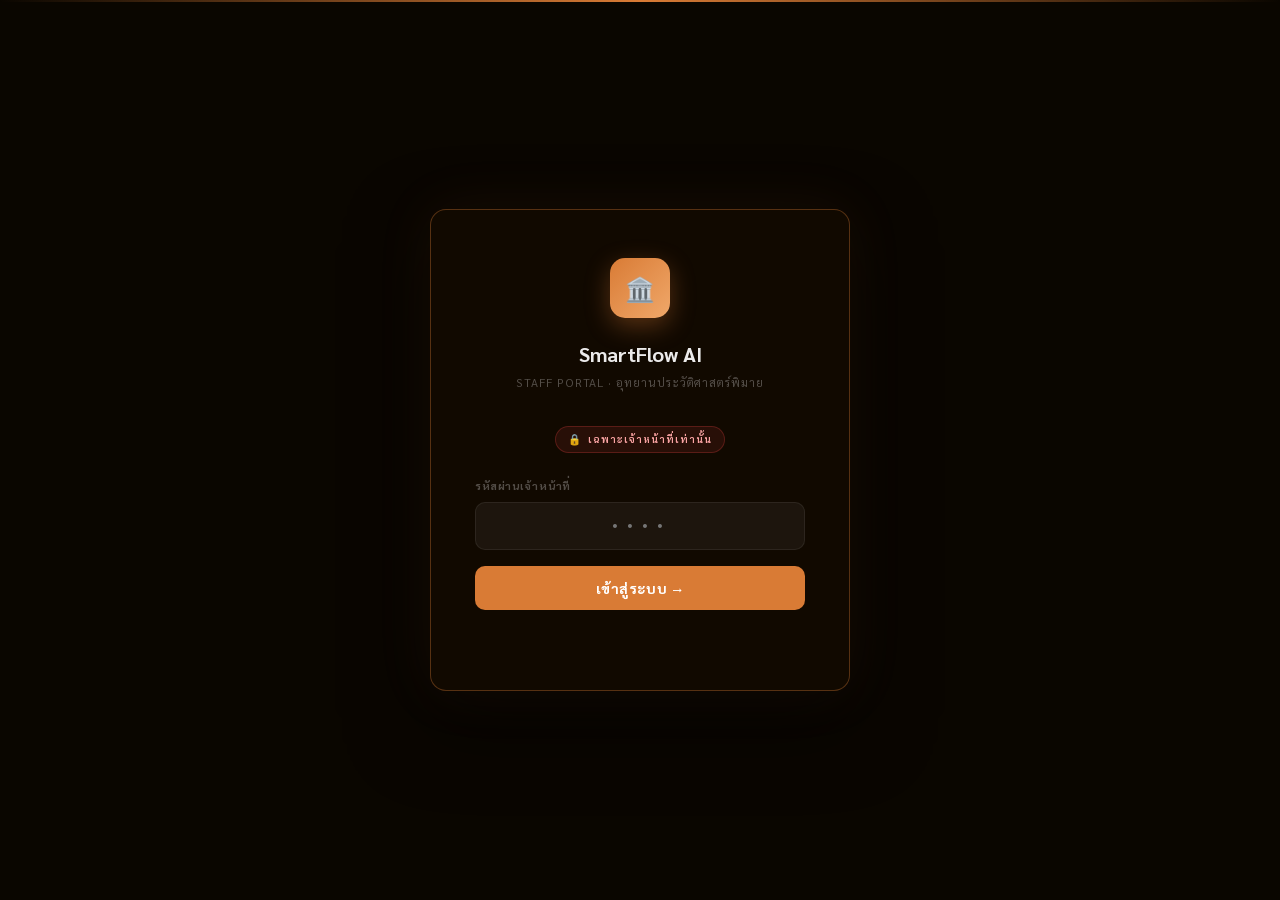
==== staff/index.html @ 5bd01384 "Initial commit - Phimai" ====
<!DOCTYPE html>
<html lang="th">
<head>
  <meta charset="UTF-8" />
  <meta name="viewport" content="width=device-width, initial-scale=1.0" />
  <title>SmartFlow AI — Staff Dashboard · พิมาย</title>
  <!-- ⚠️ หน้านี้ไม่เชื่อมต่อจากหน้าสาธารณะ (index.html) -->

  <!-- Google Fonts -->
  <link rel="preconnect" href="https://fonts.googleapis.com" />
  <link rel="preconnect" href="https://fonts.gstatic.com" crossorigin />
  <link href="https://fonts.googleapis.com/css2?family=JetBrains+Mono:wght@400;700&family=Sarabun:wght@300;400;600;700&display=swap" rel="stylesheet" />

  <!-- สไตล์เจ้าหน้าที่ (ไม่ใช้ style.css หน้าหลัก) -->
  <link rel="stylesheet" href="css/staff.css" />
</head>
<body>

  <!-- ============================================================
       LOGIN SCREEN — หน้าล็อกอิน (PIN: 1234)
       เปลี่ยน PIN ได้ใน staff/js/staff.js — ตัวแปร STAFF_PIN
  ============================================================ -->
  <div id="loginScreen">
    <div class="login-box">
      <div class="login-logo">🏛️</div>
      <div class="login-title">SmartFlow AI</div>
      <div class="login-subtitle">Staff Portal · อุทยานประวัติศาสตร์พิมาย</div>
      <div class="login-badge">เฉพาะเจ้าหน้าที่เท่านั้น</div>

      <label class="login-label" for="pinInput">รหัสผ่านเจ้าหน้าที่</label>
      <input
        type="password"
        id="pinInput"
        class="login-input"
        placeholder="••••"
        maxlength="6"
        autocomplete="current-password"
      />
      <button class="login-btn" id="loginBtn">เข้าสู่ระบบ →</button>
      <div class="login-error" id="loginError"></div>
    </div>
  </div>

  <!-- ============================================================
       DASHBOARD — แสดงหลังจาก Login สำเร็จ
  ============================================================ -->
  <div id="dashboard">

    <!-- ---- TOP BAR ---- -->
    <div class="topbar">
      <div class="topbar-left">
        <div class="topbar-logo">🏛️</div>
        <div class="topbar-name">
          SmartFlow AI
          <span>อุทยานประวัติศาสตร์พิมาย · Staff Portal</span>
        </div>
      </div>

      <div class="topbar-center">
        <div class="live-badge">
          <div class="live-dot"></div>
          ● LIVE
        </div>
        <div class="topbar-clock" id="dashClock">00:00:00</div>
        <div class="topbar-date" id="dashDate">—</div>
      </div>

      <div class="topbar-right">
        <!-- ปุ่มทดสอบ LINE -->
        <button class="topbar-btn" id="testLineBtn">
          💬 ทดสอบ LINE
        </button>
        <!-- ปุ่มฉุกเฉิน -->
        <button class="topbar-btn danger" id="emergencyBtn">
          🚨 Emergency
        </button>
        <!-- ออกจากระบบ -->
        <button class="topbar-btn" id="logoutBtn">
          ← ออกจากระบบ
        </button>
      </div>
    </div>

    <!-- ---- STAT ROW — ตัวเลขสรุปด้านบน ---- -->
    <!--
      แก้ชื่อ Label ในแต่ละ cell ได้ที่นี่
      ค่าตัวเลขจะถูก update โดย staff.js ใน renderStats()
    -->
    <div class="stat-row">
      <div class="stat-cell" id="statTotal">
        <div class="stat-cell-label">👥 ผู้เยี่ยมชมทั้งหมด</div>
        <div class="stat-cell-value">—</div>
        <div class="stat-cell-delta">—</div>
      </div>
      <div class="stat-cell" id="statHigh">
        <div class="stat-cell-label">🔴 โซนวิกฤต</div>
        <div class="stat-cell-value">—</div>
        <div class="stat-cell-delta">—</div>
      </div>
      <div class="stat-cell" id="statMedium">
        <div class="stat-cell-label">🟡 โซนเฝ้าระวัง</div>
        <div class="stat-cell-value">—</div>
        <div class="stat-cell-delta">—</div>
      </div>
      <div class="stat-cell" id="statNotif">
        <div class="stat-cell-label">🔔 การแจ้งเตือน</div>
        <div class="stat-cell-value">—</div>
        <div class="stat-cell-delta">—</div>
      </div>
      <div class="stat-cell" id="statLine">
        <div class="stat-cell-label">💬 LINE ส่งแล้ว</div>
        <div class="stat-cell-value">—</div>
        <div class="stat-cell-delta">—</div>
      </div>
    </div>

    <!-- ---- MAIN BODY ---- -->
    <div class="dash-body">

      <!-- ==================================================
           แผนที่ปราสาทแบบ SVG (ซ้าย)
           Zone สร้างจาก staff.js → renderMap()
           คลิกที่ Zone เพื่อดูข้อมูล
      ================================================== -->
      <div class="map-panel">
        <div class="panel-header">
          <div class="panel-title">แผนที่อุทยาน · ตรวจจับฝูงชน Real-time</div>
          <div class="panel-actions">
            <button class="panel-btn active">ทุกโซน</button>
            <button class="panel-btn">วิกฤต</button>
            <button class="panel-btn">กล้อง</button>
          </div>
        </div>

        <!-- แผนที่ SVG — สร้างโดย staff.js -->
        <div class="map-svg-wrap">
          <svg id="mapSvg" width="100%" height="100%" xmlns="http://www.w3.org/2000/svg"></svg>
        </div>

        <!-- ตำนาน -->
        <div class="map-legend">
          <div class="legend-item"><div class="legend-dot high"></div>เกินความจุ / วิกฤต</div>
          <div class="legend-item"><div class="legend-dot medium"></div>ปานกลาง / เฝ้าระวัง</div>
          <div class="legend-item"><div class="legend-dot low"></div>ปกติ / เบาบาง</div>
          <div class="legend-item"><div class="legend-dot alert"></div>ตำแหน่งกล้อง AI</div>
        </div>
      </div>

      <!-- ==================================================
           แผง Notifications (ขวา)
           การ์ดสร้างโดย staff.js → renderNotifPanel()
           การแจ้งเตือนใหม่จะเพิ่มขึ้นอัตโนมัติทุก ~10 วินาที
      ================================================== -->
      <div class="notif-panel">
        <div class="panel-header">
          <div class="panel-title">การแจ้งเตือน · LINE Alerts</div>
        </div>

        <!-- รายการแจ้งเตือน — populate โดย JS -->
        <div id="notifList"></div>

      </div>

      <!-- ==================================================
           แถววิเคราะห์ (ล่าง)
      ================================================== -->
      <div class="analytics-row">

        <!-- กราฟแท่งผู้เยี่ยมชมรายชั่วโมง -->
        <div class="chart-section">
          <div class="chart-title">📊 จำนวนผู้เยี่ยมชมรายชั่วโมง (วันนี้)</div>
          <div class="bar-chart" id="barChart">
            <!-- populate โดย JS -->
          </div>
        </div>

        <!-- สถิติเจ้าหน้าที่ -->
        <div class="mini-stat">
          <div class="mini-stat-label">👮 เจ้าหน้าที่ on-duty</div>
          <div class="mini-stat-value val-green">8</div>
          <div class="mini-stat-sub">จาก 10 คน · 2 คน off</div>
        </div>

        <!-- ผู้ค้าแผงลอย -->
        <div class="mini-stat">
          <div class="mini-stat-label">🛍️ ผู้ค้าที่แจ้งแล้ว</div>
          <div class="mini-stat-value val-orange">2</div>
          <div class="mini-stat-sub">รอยืนยัน 2 ราย</div>

          <!-- รายชื่อผู้ค้า — populate โดย JS -->
          <div id="vendorList" style="margin-top:12px;"></div>
        </div>

        <!-- เวลาเฉลี่ยตอบสนอง -->
        <div class="mini-stat">
          <div class="mini-stat-label">⚡ เวลาตอบสนองเฉลี่ย</div>
          <div class="mini-stat-value val-green">1.8<span style="font-size:0.9rem;color:var(--text-dim)"> นาที</span></div>
          <div class="mini-stat-sub">ตั้งแต่แจ้งเตือน → เจ้าหน้าที่ถึงจุด</div>
        </div>

      </div>
    </div><!-- end dash-body -->

  </div><!-- end dashboard -->

  <!-- Toast container (pop-up notifications) -->
  <div id="toastContainer"></div>

  <!-- JavaScript เจ้าหน้าที่ -->
  <script src="js/staff.js"></script>

</body>
</html>
---- staff/css/staff.css ----
/* ================================================================
   PHIMAI SMARTFLOW AI — สไตล์หน้าเจ้าหน้าที่ (Staff Dashboard)
   ไฟล์: staff/css/staff.css
   ⚠️ ไฟล์นี้ไม่เชื่อมต่อกับหน้าสาธารณะ (index.html)
================================================================ */

/* ----------------------------------------------------------------
   1. CSS VARIABLES
---------------------------------------------------------------- */
:root {
  /* สีพื้นหลัง — dark terminal theme */
  --bg-base:    #0A0600;
  --bg-panel:   #110900;
  --bg-card:    #1A0F02;
  --bg-card-2:  #1F1208;
  --border:     rgba(255,255,255,0.07);
  --border-glow:rgba(217,123,53,0.35);

  /* สีหลัก */
  --orange:       #D97B35;
  --orange-light: #F0A86A;
  --orange-pale:  rgba(217,123,53,0.12);
  --orange-glow:  rgba(217,123,53,0.25);

  /* สีสถานะ */
  --red:    #EF4444;
  --yellow: #F59E0B;
  --green:  #22C55E;
  --blue:   #3B82F6;
  --line-green: #06C755;

  /* ข้อความ */
  --text-bright: rgba(255,255,255,0.92);
  --text-mid:    rgba(255,255,255,0.6);
  --text-dim:    rgba(255,255,255,0.28);

  /* ฟอนต์ */
  --font-mono: 'JetBrains Mono', 'Courier New', monospace;
  --font-ui:   'Sarabun', sans-serif;

  --radius:    10px;
  --radius-lg: 16px;
  --transition: 0.3s cubic-bezier(0.4, 0, 0.2, 1);
}

/* ----------------------------------------------------------------
   2. RESET & BASE
---------------------------------------------------------------- */
*, *::before, *::after { box-sizing: border-box; margin: 0; padding: 0; }
html { font-size: 15px; }
body {
  font-family: var(--font-ui);
  background: var(--bg-base);
  color: var(--text-bright);
  line-height: 1.6;
  min-height: 100vh;
  overflow-x: hidden;
}
::-webkit-scrollbar { width: 5px; }
::-webkit-scrollbar-track  { background: var(--bg-panel); }
::-webkit-scrollbar-thumb  { background: var(--orange); border-radius: 99px; }

/* ----------------------------------------------------------------
   3. LOGIN SCREEN
---------------------------------------------------------------- */
#loginScreen {
  position: fixed;
  inset: 0;
  background: var(--bg-base);
  z-index: 9999;
  display: flex;
  align-items: center;
  justify-content: center;
  flex-direction: column;
  gap: 0;
}
/* เส้น scan effect */
#loginScreen::before {
  content: '';
  position: absolute;
  top: 0; left: 0; right: 0;
  height: 2px;
  background: linear-gradient(90deg, transparent, var(--orange), transparent);
  animation: scanLine 3s ease-in-out infinite;
}
@keyframes scanLine {
  0%   { top: 0;    opacity: 0.8; }
  100% { top: 100%; opacity: 0; }
}

.login-box {
  background: var(--bg-panel);
  border: 1px solid var(--border-glow);
  border-radius: var(--radius-lg);
  padding: 48px 44px;
  width: min(420px, 90vw);
  text-align: center;
  box-shadow:
    0 0 60px rgba(217,123,53,0.08),
    0 30px 80px rgba(0,0,0,0.6);
  animation: loginAppear 0.5s ease;
}
@keyframes loginAppear {
  from { opacity: 0; transform: translateY(20px) scale(0.97); }
  to   { opacity: 1; transform: translateY(0) scale(1); }
}

.login-logo {
  width: 60px; height: 60px;
  background: linear-gradient(135deg, var(--orange), var(--orange-light));
  border-radius: 15px;
  display: flex; align-items: center; justify-content: center;
  font-size: 1.6rem;
  margin: 0 auto 20px;
  box-shadow: 0 8px 24px rgba(217,123,53,0.35);
}
.login-title {
  font-size: 1.35rem;
  font-weight: 700;
  color: var(--text-bright);
  margin-bottom: 4px;
}
.login-subtitle {
  font-size: 0.78rem;
  color: var(--text-dim);
  letter-spacing: 0.08em;
  text-transform: uppercase;
  margin-bottom: 32px;
}
.login-badge {
  display: inline-flex;
  align-items: center;
  gap: 6px;
  background: rgba(239,68,68,0.1);
  border: 1px solid rgba(239,68,68,0.25);
  color: #fca5a5;
  font-size: 0.7rem;
  font-weight: 600;
  letter-spacing: 0.1em;
  text-transform: uppercase;
  padding: 4px 12px;
  border-radius: 50px;
  margin-bottom: 24px;
}
.login-badge::before { content: '🔒'; }

.login-label {
  display: block;
  text-align: left;
  font-size: 0.72rem;
  font-weight: 700;
  text-transform: uppercase;
  letter-spacing: 0.08em;
  color: var(--text-dim);
  margin-bottom: 8px;
}
.login-input {
  width: 100%;
  padding: 12px 16px;
  background: rgba(255,255,255,0.05);
  border: 1.5px solid var(--border);
  border-radius: var(--radius);
  font-family: var(--font-mono);
  font-size: 1.1rem;
  color: var(--text-bright);
  letter-spacing: 0.3em;
  text-align: center;
  outline: none;
  transition: border-color var(--transition), box-shadow var(--transition);
  margin-bottom: 16px;
}
.login-input:focus {
  border-color: var(--orange);
  box-shadow: 0 0 0 3px rgba(217,123,53,0.12);
}
.login-btn {
  width: 100%;
  padding: 13px;
  background: var(--orange);
  border: none;
  border-radius: var(--radius);
  color: #fff;
  font-family: var(--font-ui);
  font-size: 0.95rem;
  font-weight: 700;
  cursor: pointer;
  transition: var(--transition);
  letter-spacing: 0.04em;
}
.login-btn:hover { background: #c96a22; transform: translateY(-1px); box-shadow: 0 6px 20px rgba(217,123,53,0.4); }
.login-error {
  margin-top: 12px;
  color: #fca5a5;
  font-size: 0.8rem;
  min-height: 20px;
}

/* ----------------------------------------------------------------
   4. DASHBOARD LAYOUT
---------------------------------------------------------------- */
#dashboard { display: none; flex-direction: column; min-height: 100vh; }
#dashboard.visible { display: flex; }

/* TOP BAR */
.topbar {
  display: flex;
  align-items: center;
  justify-content: space-between;
  padding: 12px 24px;
  background: var(--bg-panel);
  border-bottom: 1px solid var(--border);
  flex-shrink: 0;
  position: sticky;
  top: 0; z-index: 100;
}
.topbar-left {
  display: flex;
  align-items: center;
  gap: 14px;
}
.topbar-logo {
  width: 34px; height: 34px;
  background: var(--orange);
  border-radius: 8px;
  display: flex; align-items: center; justify-content: center;
  font-size: 1rem;
}
.topbar-name {
  font-size: 0.88rem;
  font-weight: 700;
  color: var(--text-bright);
  line-height: 1.2;
}
.topbar-name span {
  display: block;
  font-size: 0.66rem;
  font-weight: 400;
  color: var(--text-dim);
  letter-spacing: 0.1em;
  text-transform: uppercase;
}

.topbar-center {
  display: flex;
  align-items: center;
  gap: 20px;
}
.live-badge {
  display: flex;
  align-items: center;
  gap: 7px;
  background: rgba(34,197,94,0.1);
  border: 1px solid rgba(34,197,94,0.25);
  color: var(--green);
  font-size: 0.7rem;
  font-weight: 700;
  letter-spacing: 0.12em;
  text-transform: uppercase;
  padding: 5px 12px;
  border-radius: 50px;
}
.live-dot {
  width: 7px; height: 7px;
  background: var(--green);
  border-radius: 50%;
  animation: livePulse 1.6s ease-in-out infinite;
}
@keyframes livePulse {
  0%, 100% { opacity: 1; transform: scale(1); box-shadow: 0 0 0 0 rgba(34,197,94,0.5); }
  50%       { opacity: 0.7; transform: scale(0.85); box-shadow: 0 0 0 5px rgba(34,197,94,0); }
}

.topbar-clock {
  font-family: var(--font-mono);
  font-size: 1.05rem;
  color: var(--orange-light);
  letter-spacing: 0.1em;
}
.topbar-date {
  font-size: 0.72rem;
  color: var(--text-dim);
  text-align: right;
}

.topbar-right {
  display: flex;
  align-items: center;
  gap: 10px;
}
.topbar-btn {
  background: rgba(255,255,255,0.05);
  border: 1px solid var(--border);
  border-radius: var(--radius);
  padding: 7px 14px;
  font-family: var(--font-ui);
  font-size: 0.78rem;
  font-weight: 600;
  color: var(--text-mid);
  cursor: pointer;
  transition: var(--transition);
  display: flex;
  align-items: center;
  gap: 6px;
}
.topbar-btn:hover { background: rgba(255,255,255,0.08); color: var(--text-bright); }
.topbar-btn.danger:hover { background: rgba(239,68,68,0.12); border-color: rgba(239,68,68,0.3); color: #fca5a5; }

/* STAT ROW */
.stat-row {
  display: grid;
  grid-template-columns: repeat(5, 1fr);
  gap: 1px;
  background: var(--border);
  border-bottom: 1px solid var(--border);
  flex-shrink: 0;
}
.stat-cell {
  background: var(--bg-panel);
  padding: 14px 20px;
  display: flex;
  flex-direction: column;
  gap: 3px;
}
.stat-cell-label {
  font-size: 0.66rem;
  text-transform: uppercase;
  letter-spacing: 0.1em;
  color: var(--text-dim);
  font-weight: 700;
}
.stat-cell-value {
  font-family: var(--font-mono);
  font-size: 1.4rem;
  font-weight: 700;
  color: var(--text-bright);
  line-height: 1;
}
.stat-cell-delta {
  font-size: 0.7rem;
  display: flex;
  align-items: center;
  gap: 3px;
}
.delta-up   { color: var(--red);   }
.delta-down { color: var(--green); }
.delta-flat { color: var(--text-dim); }

/* MAIN CONTENT */
.dash-body {
  flex: 1;
  display: grid;
  grid-template-columns: 1fr 380px;
  grid-template-rows: auto auto;
  gap: 1px;
  background: var(--border);
  overflow: hidden;
}

/* ----------------------------------------------------------------
   5. MAP PANEL (ใหญ่ ซ้าย-บน)
---------------------------------------------------------------- */
.map-panel {
  background: var(--bg-panel);
  padding: 20px;
  position: relative;
  min-height: 460px;
}
.panel-header {
  display: flex;
  align-items: center;
  justify-content: space-between;
  margin-bottom: 16px;
}
.panel-title {
  font-size: 0.78rem;
  font-weight: 700;
  text-transform: uppercase;
  letter-spacing: 0.1em;
  color: var(--text-mid);
  display: flex;
  align-items: center;
  gap: 8px;
}
.panel-title::before {
  content: '';
  display: block;
  width: 3px; height: 14px;
  background: var(--orange);
  border-radius: 2px;
}
.panel-actions {
  display: flex;
  gap: 8px;
}
.panel-btn {
  font-size: 0.7rem;
  font-weight: 600;
  padding: 4px 12px;
  background: rgba(255,255,255,0.04);
  border: 1px solid var(--border);
  border-radius: 50px;
  color: var(--text-mid);
  cursor: pointer;
  transition: var(--transition);
  font-family: var(--font-ui);
}
.panel-btn:hover { background: rgba(255,255,255,0.08); color: var(--text-bright); }
.panel-btn.active { background: var(--orange-pale); border-color: var(--border-glow); color: var(--orange-light); }

/* SVG MAP */
.map-svg-wrap {
  width: 100%;
  aspect-ratio: 16/9;
  background: #06030A;
  border-radius: var(--radius);
  border: 1px solid var(--border);
  position: relative;
  overflow: hidden;
}
/* Grid overlay */
.map-svg-wrap::before {
  content: '';
  position: absolute;
  inset: 0;
  background-image:
    linear-gradient(rgba(217,123,53,0.06) 1px, transparent 1px),
    linear-gradient(90deg, rgba(217,123,53,0.06) 1px, transparent 1px);
  background-size: 32px 32px;
  pointer-events: none;
}
/* Corner decorations */
.map-svg-wrap::after {
  content: '';
  position: absolute;
  top: 8px; left: 8px; right: 8px; bottom: 8px;
  border: 1px solid rgba(217,123,53,0.1);
  border-radius: 4px;
  pointer-events: none;
}

/* Legend */
.map-legend {
  display: flex;
  gap: 16px;
  margin-top: 14px;
  flex-wrap: wrap;
}
.legend-item {
  display: flex;
  align-items: center;
  gap: 7px;
  font-size: 0.72rem;
  color: var(--text-dim);
}
.legend-dot {
  width: 10px; height: 10px;
  border-radius: 50%;
  flex-shrink: 0;
}
.legend-dot.high   { background: var(--red);    box-shadow: 0 0 6px rgba(239,68,68,0.5); }
.legend-dot.medium { background: var(--yellow);  box-shadow: 0 0 6px rgba(245,158,11,0.4); }
.legend-dot.low    { background: var(--green);   box-shadow: 0 0 6px rgba(34,197,94,0.4); }
.legend-dot.alert  { background: var(--blue);    box-shadow: 0 0 6px rgba(59,130,246,0.4); }

/* ----------------------------------------------------------------
   6. NOTIFICATIONS PANEL (ขวา)
---------------------------------------------------------------- */
.notif-panel {
  background: var(--bg-panel);
  padding: 20px;
  overflow-y: auto;
  display: flex;
  flex-direction: column;
  gap: 12px;
  max-height: calc(100vh - 130px);
}
.notif-panel::-webkit-scrollbar { width: 4px; }
.notif-panel::-webkit-scrollbar-thumb { background: rgba(217,123,53,0.3); border-radius: 99px; }

.notif-item {
  background: var(--bg-card);
  border: 1px solid var(--border);
  border-radius: var(--radius);
  padding: 14px 15px;
  display: flex;
  flex-direction: column;
  gap: 8px;
  transition: var(--transition);
  animation: notifSlideIn 0.4s ease;
  position: relative;
  overflow: hidden;
}
@keyframes notifSlideIn {
  from { opacity: 0; transform: translateX(20px); }
  to   { opacity: 1; transform: translateX(0); }
}
.notif-item::before {
  content: '';
  position: absolute;
  left: 0; top: 0; bottom: 0;
  width: 3px;
}
.notif-item.red    { border-left-color: var(--red);    }
.notif-item.red::before    { background: var(--red); }
.notif-item.yellow { border-left-color: var(--yellow); }
.notif-item.yellow::before { background: var(--yellow); }
.notif-item.green  { border-left-color: var(--green);  }
.notif-item.green::before  { background: var(--green); }
.notif-item.blue   { border-left-color: var(--blue);   }
.notif-item.blue::before   { background: var(--blue); }
.notif-item.line   { border-left-color: var(--line-green); }
.notif-item.line::before   { background: var(--line-green); }

.notif-item:hover { background: var(--bg-card-2); }

.notif-header {
  display: flex;
  align-items: center;
  justify-content: space-between;
  gap: 8px;
}
.notif-icon-type {
  display: flex;
  align-items: center;
  gap: 8px;
}
.notif-icon {
  font-size: 1.1rem;
  flex-shrink: 0;
}
.notif-type-badge {
  font-size: 0.62rem;
  font-weight: 700;
  letter-spacing: 0.1em;
  text-transform: uppercase;
  padding: 2px 8px;
  border-radius: 50px;
  flex-shrink: 0;
}
.badge-red    { background: rgba(239,68,68,0.15);    color: #fca5a5; border: 1px solid rgba(239,68,68,0.25); }
.badge-yellow { background: rgba(245,158,11,0.15);   color: #fcd34d; border: 1px solid rgba(245,158,11,0.25); }
.badge-green  { background: rgba(34,197,94,0.15);    color: #86efac; border: 1px solid rgba(34,197,94,0.25); }
.badge-blue   { background: rgba(59,130,246,0.15);   color: #93c5fd; border: 1px solid rgba(59,130,246,0.25); }
.badge-line   { background: rgba(6,199,85,0.15);     color: #86efac; border: 1px solid rgba(6,199,85,0.25); }

.notif-time {
  font-family: var(--font-mono);
  font-size: 0.66rem;
  color: var(--text-dim);
  flex-shrink: 0;
}

.notif-title {
  font-size: 0.84rem;
  font-weight: 700;
  color: var(--text-bright);
  line-height: 1.3;
}
.notif-body {
  font-size: 0.78rem;
  color: var(--text-mid);
  line-height: 1.55;
}

/* LINE notification card */
.notif-line-msg {
  background: linear-gradient(135deg, #00a030, #00C940);
  border-radius: 8px;
  padding: 10px 14px;
  display: flex;
  gap: 10px;
  align-items: center;
  margin-top: 4px;
}
.line-logo {
  width: 28px; height: 28px;
  background: rgba(255,255,255,0.2);
  border-radius: 7px;
  display: flex; align-items: center; justify-content: center;
  font-size: 0.85rem; flex-shrink: 0;
}
.line-text {
  font-size: 0.75rem;
  color: rgba(255,255,255,0.95);
  line-height: 1.4;
}
.line-text strong { display: block; font-size: 0.76rem; }

/* ปุ่ม action ในการ์ด notif */
.notif-actions {
  display: flex;
  gap: 8px;
}
.notif-act-btn {
  font-size: 0.72rem;
  font-weight: 600;
  padding: 5px 12px;
  border-radius: 50px;
  cursor: pointer;
  border: 1px solid var(--border);
  background: transparent;
  color: var(--text-mid);
  font-family: var(--font-ui);
  transition: var(--transition);
}
.notif-act-btn:hover { background: rgba(255,255,255,0.06); color: var(--text-bright); }
.notif-act-btn.primary {
  background: var(--orange);
  border-color: var(--orange);
  color: #fff;
}
.notif-act-btn.primary:hover { background: #c96a22; }

/* ----------------------------------------------------------------
   7. ANALYTICS ROW (ล่าง)
---------------------------------------------------------------- */
.analytics-row {
  grid-column: 1 / -1;
  background: var(--bg-panel);
  padding: 20px 24px;
  display: grid;
  grid-template-columns: 2fr 1fr 1fr 1fr;
  gap: 20px;
}

/* Chart bars */
.chart-section {}
.chart-title {
  font-size: 0.72rem;
  font-weight: 700;
  text-transform: uppercase;
  letter-spacing: 0.1em;
  color: var(--text-dim);
  margin-bottom: 14px;
}
.bar-chart {
  display: flex;
  gap: 10px;
  align-items: flex-end;
  height: 80px;
}
.bar-col {
  flex: 1;
  display: flex;
  flex-direction: column;
  align-items: center;
  gap: 4px;
  height: 100%;
  justify-content: flex-end;
}
.bar-fill {
  width: 100%;
  border-radius: 4px 4px 0 0;
  background: var(--orange);
  opacity: 0.7;
  transition: height 1s cubic-bezier(0.4,0,0.2,1);
  min-height: 4px;
}
.bar-fill.active { opacity: 1; background: var(--orange-light); }
.bar-fill.high   { background: var(--red); opacity: 0.85; }
.bar-label {
  font-size: 0.6rem;
  color: var(--text-dim);
  white-space: nowrap;
}
.bar-val {
  font-family: var(--font-mono);
  font-size: 0.65rem;
  color: var(--text-mid);
}

/* Mini stat boxes */
.mini-stat {
  display: flex;
  flex-direction: column;
  justify-content: center;
  background: var(--bg-card);
  border: 1px solid var(--border);
  border-radius: var(--radius);
  padding: 16px 18px;
}
.mini-stat-label {
  font-size: 0.66rem;
  text-transform: uppercase;
  letter-spacing: 0.1em;
  color: var(--text-dim);
  font-weight: 700;
  margin-bottom: 8px;
}
.mini-stat-value {
  font-family: var(--font-mono);
  font-size: 1.65rem;
  font-weight: 700;
  line-height: 1;
  margin-bottom: 6px;
}
.mini-stat-sub {
  font-size: 0.72rem;
  color: var(--text-dim);
}
.val-red    { color: var(--red); }
.val-yellow { color: var(--yellow); }
.val-green  { color: var(--green); }
.val-orange { color: var(--orange-light); }

/* ----------------------------------------------------------------
   8. ZONE SVG — สีและ animation ของ zone บนแผนที่
---------------------------------------------------------------- */
.zone-circle {
  cursor: pointer;
  transition: all 0.3s ease;
}
.zone-circle:hover { filter: brightness(1.3); }

.zone-label-text {
  font-family: var(--font-ui);
  font-size: 9px;
  fill: rgba(255,255,255,0.7);
  text-anchor: middle;
  pointer-events: none;
}
.zone-count-text {
  font-family: var(--font-mono);
  font-size: 11px;
  font-weight: 700;
  fill: white;
  text-anchor: middle;
  pointer-events: none;
}

/* Alert ring animation */
.zone-alert-ring {
  animation: alertRing 1.4s ease-out infinite;
  transform-origin: center;
}
@keyframes alertRing {
  0%   { opacity: 0.8; transform: scale(1); }
  100% { opacity: 0;   transform: scale(2); }
}

/* Camera icons */
.camera-dot {
  cursor: pointer;
  transition: var(--transition);
}
.camera-dot:hover circle { fill: var(--orange); }

/* ----------------------------------------------------------------
   9. VENDOR PANEL
---------------------------------------------------------------- */
.vendor-item {
  display: flex;
  align-items: center;
  gap: 10px;
  padding: 10px 0;
  border-bottom: 1px solid var(--border);
}
.vendor-item:last-child { border-bottom: none; }
.vendor-status {
  width: 8px; height: 8px;
  border-radius: 50%;
  flex-shrink: 0;
}
.vendor-status.notified { background: var(--line-green); box-shadow: 0 0 6px rgba(6,199,85,0.5); }
.vendor-status.pending  { background: var(--yellow); }
.vendor-status.idle     { background: var(--text-dim); }
.vendor-name  { font-size: 0.82rem; color: var(--text-mid); flex: 1; }
.vendor-dist  { font-size: 0.72rem; color: var(--text-dim); font-family: var(--font-mono); }

/* ----------------------------------------------------------------
   10. TOAST NOTIFICATIONS (corner pop-ups)
---------------------------------------------------------------- */
#toastContainer {
  position: fixed;
  top: 80px;
  right: 20px;
  z-index: 9000;
  display: flex;
  flex-direction: column;
  gap: 10px;
  pointer-events: none;
}
.toast {
  background: var(--bg-card);
  border: 1px solid var(--border);
  border-radius: var(--radius);
  padding: 13px 16px;
  min-width: 280px;
  max-width: 340px;
  display: flex;
  gap: 12px;
  align-items: flex-start;
  box-shadow: 0 8px 32px rgba(0,0,0,0.5);
  animation: toastIn 0.35s cubic-bezier(0.4,0,0.2,1);
  pointer-events: all;
}
.toast.exiting {
  animation: toastOut 0.3s ease forwards;
}
@keyframes toastIn {
  from { opacity: 0; transform: translateX(30px); }
  to   { opacity: 1; transform: translateX(0); }
}
@keyframes toastOut {
  from { opacity: 1; transform: translateX(0); max-height: 100px; }
  to   { opacity: 0; transform: translateX(30px); max-height: 0; padding: 0; }
}
.toast-icon { font-size: 1.2rem; flex-shrink: 0; }
.toast-content {}
.toast-title { font-size: 0.82rem; font-weight: 700; color: var(--text-bright); margin-bottom: 2px; }
.toast-body  { font-size: 0.75rem; color: var(--text-mid); line-height: 1.45; }

/* ----------------------------------------------------------------
   11. RESPONSIVE
---------------------------------------------------------------- */
@media (max-width: 1200px) {
  .dash-body { grid-template-columns: 1fr 340px; }
  .analytics-row { grid-template-columns: 2fr 1fr 1fr; }
  .analytics-row > .mini-stat:last-child { display: none; }
}
@media (max-width: 900px) {
  .dash-body { grid-template-columns: 1fr; }
  .stat-row  { grid-template-columns: repeat(3, 1fr); }
  .analytics-row { grid-template-columns: 1fr 1fr; }
  .topbar-center { display: none; }
}
@media (max-width: 600px) {
  .stat-row  { grid-template-columns: repeat(2, 1fr); }
  .analytics-row { grid-template-columns: 1fr; }
  .topbar-date { display: none; }
}
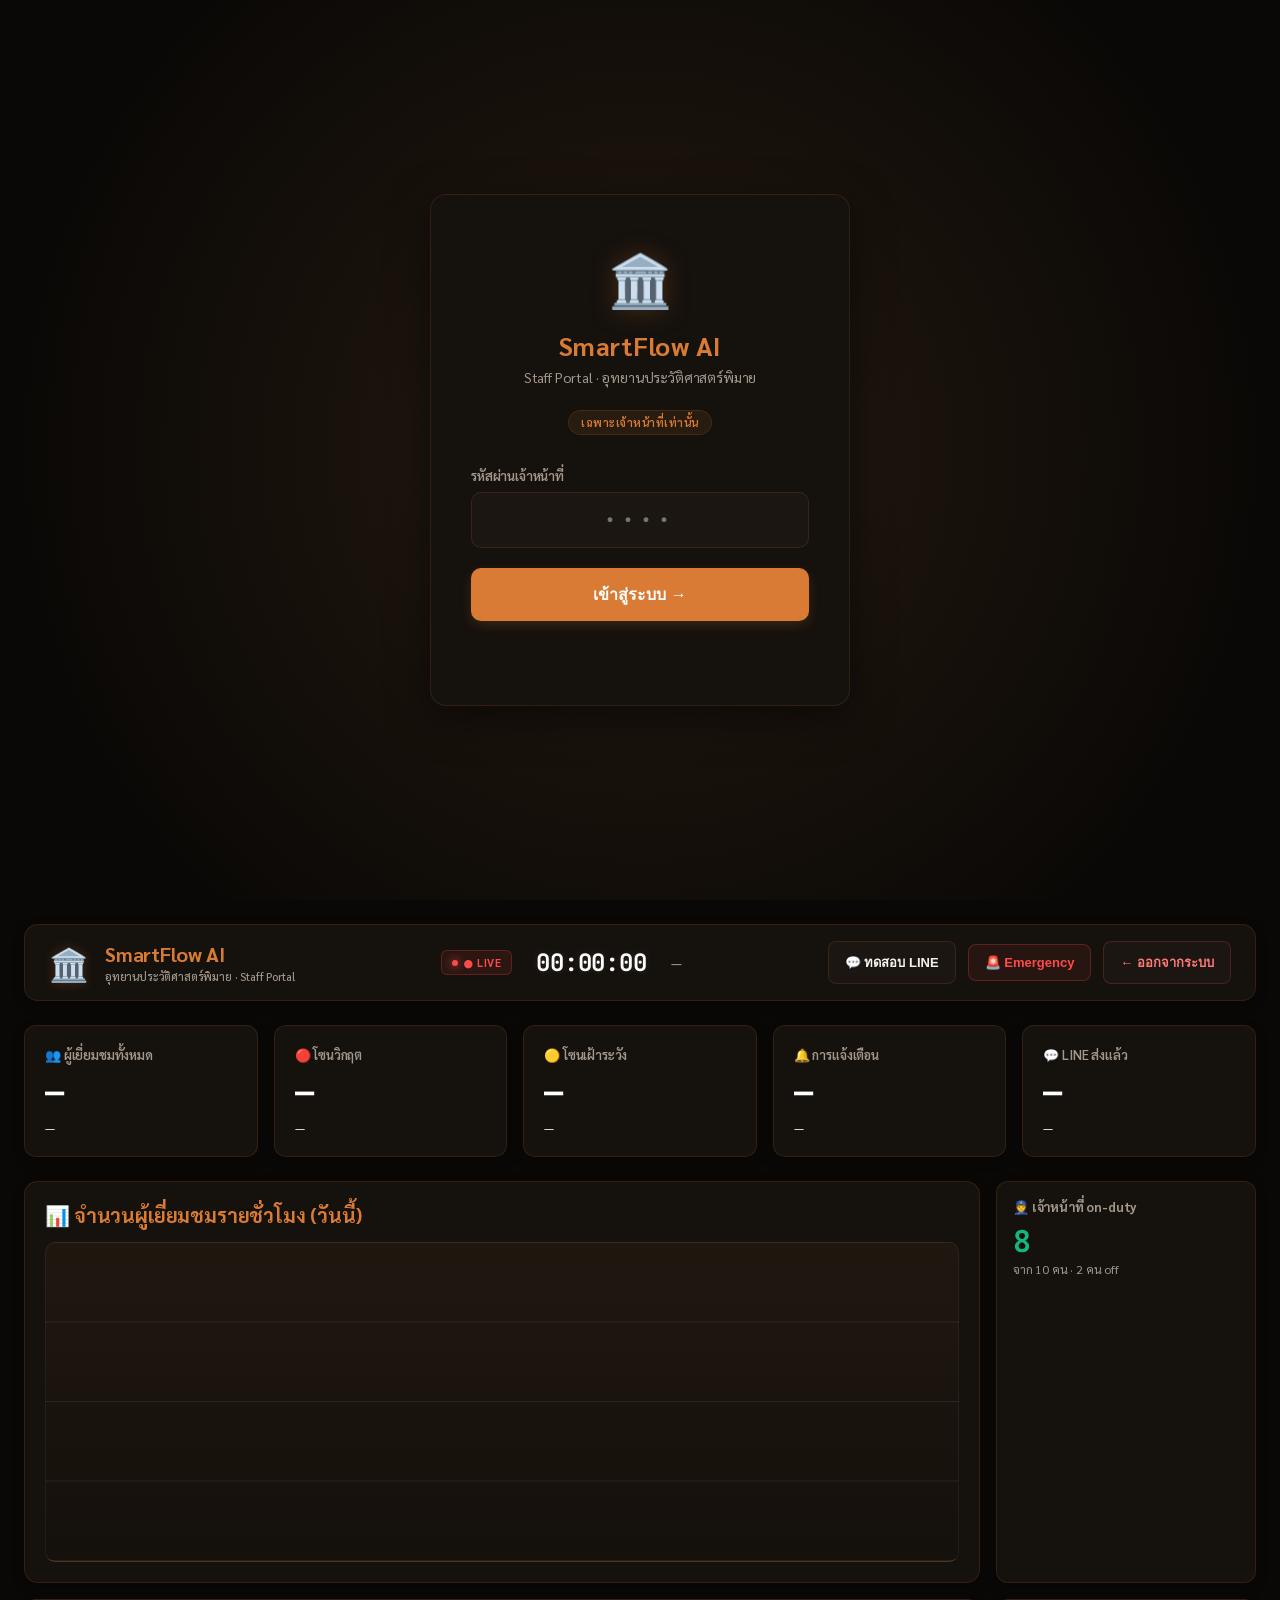
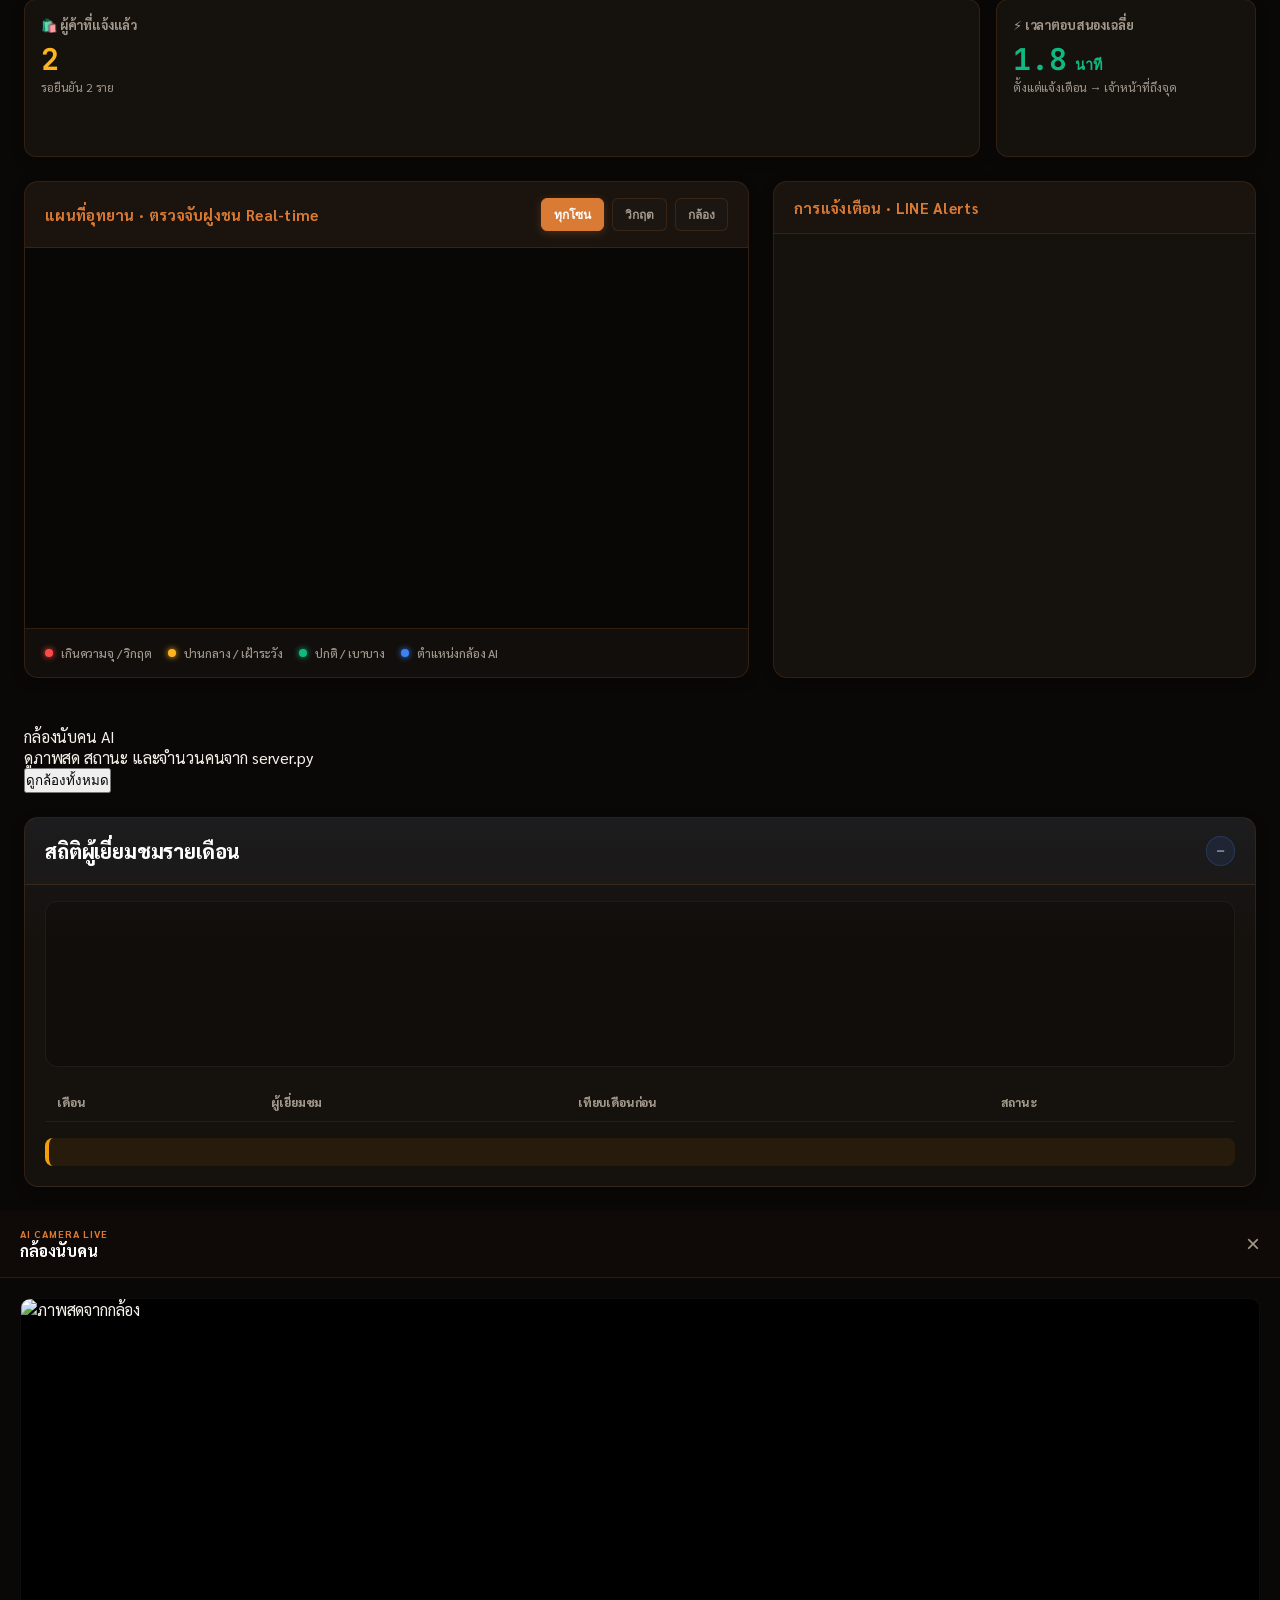
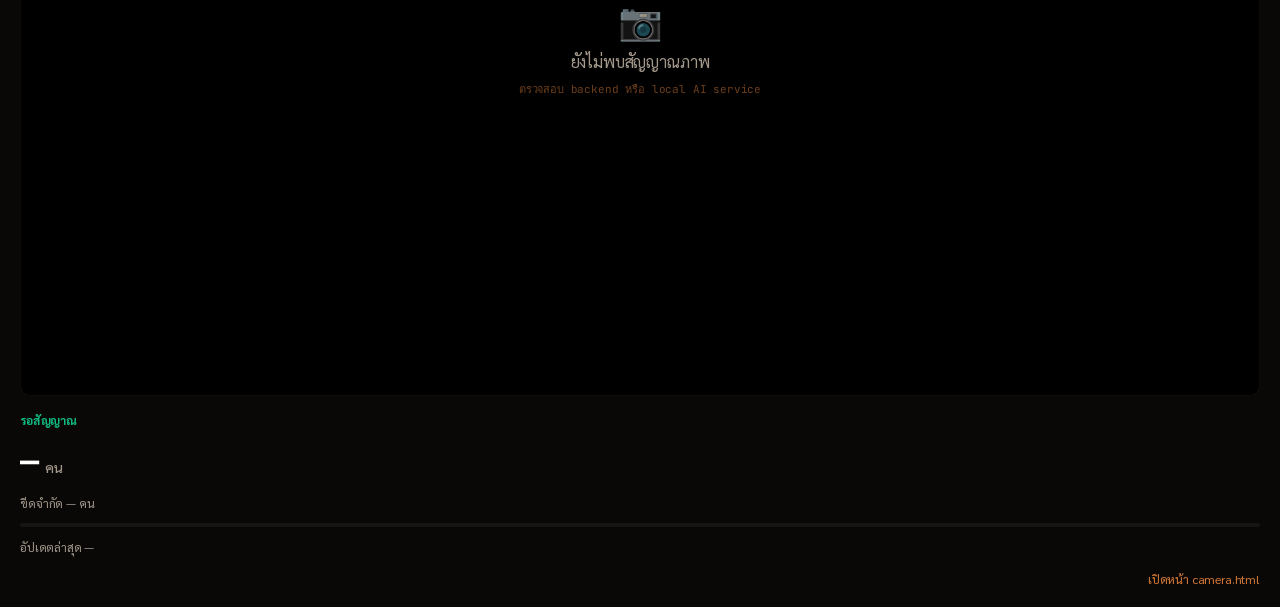
==== commit 5066654c: "Prepare Render deployment" ====
--- a/staff/index.html
+++ b/staff/index.html
@@ -1,25 +1,17 @@
-<!DOCTYPE html>
+﻿<!DOCTYPE html>
 <html lang="th">
 <head>
   <meta charset="UTF-8" />
   <meta name="viewport" content="width=device-width, initial-scale=1.0" />
   <title>SmartFlow AI — Staff Dashboard · พิมาย</title>
-  <!-- ⚠️ หน้านี้ไม่เชื่อมต่อจากหน้าสาธารณะ (index.html) -->
-
-  <!-- Google Fonts -->
   <link rel="preconnect" href="https://fonts.googleapis.com" />
   <link rel="preconnect" href="https://fonts.gstatic.com" crossorigin />
   <link href="https://fonts.googleapis.com/css2?family=JetBrains+Mono:wght@400;700&family=Sarabun:wght@300;400;600;700&display=swap" rel="stylesheet" />
 
-  <!-- สไตล์เจ้าหน้าที่ (ไม่ใช้ style.css หน้าหลัก) -->
   <link rel="stylesheet" href="css/staff.css" />
 </head>
 <body>
 
-  <!-- ============================================================
-       LOGIN SCREEN — หน้าล็อกอิน (PIN: 1234)
-       เปลี่ยน PIN ได้ใน staff/js/staff.js — ตัวแปร STAFF_PIN
-  ============================================================ -->
   <div id="loginScreen">
     <div class="login-box">
       <div class="login-logo">🏛️</div>
@@ -41,12 +33,8 @@
     </div>
   </div>
 
-  <!-- ============================================================
-       DASHBOARD — แสดงหลังจาก Login สำเร็จ
-  ============================================================ -->
   <div id="dashboard">
 
-    <!-- ---- TOP BAR ---- -->
     <div class="topbar">
       <div class="topbar-left">
         <div class="topbar-logo">🏛️</div>
@@ -66,26 +54,12 @@
       </div>
 
       <div class="topbar-right">
-        <!-- ปุ่มทดสอบ LINE -->
-        <button class="topbar-btn" id="testLineBtn">
-          💬 ทดสอบ LINE
-        </button>
-        <!-- ปุ่มฉุกเฉิน -->
-        <button class="topbar-btn danger" id="emergencyBtn">
-          🚨 Emergency
-        </button>
-        <!-- ออกจากระบบ -->
-        <button class="topbar-btn" id="logoutBtn">
-          ← ออกจากระบบ
-        </button>
-      </div>
-    </div>
-
-    <!-- ---- STAT ROW — ตัวเลขสรุปด้านบน ---- -->
-    <!--
-      แก้ชื่อ Label ในแต่ละ cell ได้ที่นี่
-      ค่าตัวเลขจะถูก update โดย staff.js ใน renderStats()
-    -->
+        <button class="topbar-btn" id="testLineBtn">💬 ทดสอบ LINE</button>
+        <button class="topbar-btn danger" id="emergencyBtn">🚨 Emergency</button>
+        <button class="topbar-btn" id="logoutBtn">← ออกจากระบบ</button>
+      </div>
+    </div>
+
     <div class="stat-row">
       <div class="stat-cell" id="statTotal">
         <div class="stat-cell-label">👥 ผู้เยี่ยมชมทั้งหมด</div>
@@ -114,30 +88,19 @@
       </div>
     </div>
 
-    <!-- ---- MAIN BODY ---- -->
     <div class="dash-body">
-
-      <!-- ==================================================
-           แผนที่ปราสาทแบบ SVG (ซ้าย)
-           Zone สร้างจาก staff.js → renderMap()
-           คลิกที่ Zone เพื่อดูข้อมูล
-      ================================================== -->
       <div class="map-panel">
         <div class="panel-header">
           <div class="panel-title">แผนที่อุทยาน · ตรวจจับฝูงชน Real-time</div>
           <div class="panel-actions">
             <button class="panel-btn active">ทุกโซน</button>
             <button class="panel-btn">วิกฤต</button>
-            <button class="panel-btn">กล้อง</button>
+            <button class="panel-btn" id="cameraPanelBtn">กล้อง</button>
           </div>
         </div>
-
-        <!-- แผนที่ SVG — สร้างโดย staff.js -->
         <div class="map-svg-wrap">
           <svg id="mapSvg" width="100%" height="100%" xmlns="http://www.w3.org/2000/svg"></svg>
         </div>
-
-        <!-- ตำนาน -->
         <div class="map-legend">
           <div class="legend-item"><div class="legend-dot high"></div>เกินความจุ / วิกฤต</div>
           <div class="legend-item"><div class="legend-dot medium"></div>ปานกลาง / เฝ้าระวัง</div>
@@ -146,67 +109,106 @@
         </div>
       </div>
 
-      <!-- ==================================================
-           แผง Notifications (ขวา)
-           การ์ดสร้างโดย staff.js → renderNotifPanel()
-           การแจ้งเตือนใหม่จะเพิ่มขึ้นอัตโนมัติทุก ~10 วินาที
-      ================================================== -->
       <div class="notif-panel">
         <div class="panel-header">
           <div class="panel-title">การแจ้งเตือน · LINE Alerts</div>
         </div>
-
-        <!-- รายการแจ้งเตือน — populate โดย JS -->
         <div id="notifList"></div>
-
-      </div>
-
-      <!-- ==================================================
-           แถววิเคราะห์ (ล่าง)
-      ================================================== -->
+      </div>
+        
+      <div class="camera-monitor-section">
+        <div class="camera-monitor-header">
+          <div>
+            <div class="camera-monitor-title">กล้องนับคน AI</div>
+            <div class="camera-monitor-sub">ดูภาพสด สถานะ และจำนวนคนจาก server.py</div>
+          </div>
+          <button class="camera-open-all-btn" id="openCameraOverviewBtn">ดูกล้องทั้งหมด</button>
+        </div>
+        <div class="camera-monitor-grid" id="staffCameraGrid"></div>
+      </div>
+
       <div class="analytics-row">
-
-        <!-- กราฟแท่งผู้เยี่ยมชมรายชั่วโมง -->
         <div class="chart-section">
           <div class="chart-title">📊 จำนวนผู้เยี่ยมชมรายชั่วโมง (วันนี้)</div>
-          <div class="bar-chart" id="barChart">
-            <!-- populate โดย JS -->
-          </div>
-        </div>
-
-        <!-- สถิติเจ้าหน้าที่ -->
+          <div class="bar-chart" id="barChart"></div>
+        </div>
         <div class="mini-stat">
           <div class="mini-stat-label">👮 เจ้าหน้าที่ on-duty</div>
           <div class="mini-stat-value val-green">8</div>
           <div class="mini-stat-sub">จาก 10 คน · 2 คน off</div>
         </div>
-
-        <!-- ผู้ค้าแผงลอย -->
         <div class="mini-stat">
           <div class="mini-stat-label">🛍️ ผู้ค้าที่แจ้งแล้ว</div>
           <div class="mini-stat-value val-orange">2</div>
           <div class="mini-stat-sub">รอยืนยัน 2 ราย</div>
-
-          <!-- รายชื่อผู้ค้า — populate โดย JS -->
           <div id="vendorList" style="margin-top:12px;"></div>
         </div>
-
-        <!-- เวลาเฉลี่ยตอบสนอง -->
         <div class="mini-stat">
           <div class="mini-stat-label">⚡ เวลาตอบสนองเฉลี่ย</div>
           <div class="mini-stat-value val-green">1.8<span style="font-size:0.9rem;color:var(--text-dim)"> นาที</span></div>
           <div class="mini-stat-sub">ตั้งแต่แจ้งเตือน → เจ้าหน้าที่ถึงจุด</div>
         </div>
-
-      </div>
-    </div><!-- end dash-body -->
-
-  </div><!-- end dashboard -->
-
-  <!-- Toast container (pop-up notifications) -->
+      </div>
+    </div>
+
+    <div class="monthly-section">
+      <div class="monthly-header">
+        <div class="monthly-title">สถิติผู้เยี่ยมชมรายเดือน</div>
+        <div class="monthly-meta" id="monthlyMeta">—</div>
+      </div>
+      <div class="monthly-chart-wrap">
+        <svg id="monthlyChartSvg" width="100%" xmlns="http://www.w3.org/2000/svg"></svg>
+      </div>
+      <div class="monthly-table-wrap">
+        <table class="monthly-table" id="monthlyTable">
+          <thead>
+            <tr>
+              <th>เดือน</th>
+              <th>ผู้เยี่ยมชม</th>
+              <th>เทียบเดือนก่อน</th>
+              <th>สถานะ</th>
+            </tr>
+          </thead>
+          <tbody id="monthlyTableBody"></tbody>
+        </table>
+      </div>
+      <div class="monthly-analysis" id="monthlyAnalysis"></div>
+    </div>
+  </div>
+
+  <div class="camera-viewer" id="cameraViewer" aria-hidden="true">
+    <div class="camera-viewer-backdrop" id="cameraViewerBackdrop"></div>
+    <div class="camera-viewer-panel" role="dialog" aria-modal="true" aria-labelledby="cameraViewerTitle">
+      <div class="camera-viewer-header">
+        <div>
+          <div class="camera-viewer-kicker">AI CAMERA LIVE</div>
+          <div class="camera-viewer-title" id="cameraViewerTitle">กล้องนับคน</div>
+        </div>
+        <button class="camera-viewer-close" id="cameraViewerClose">×</button>
+      </div>
+      <div class="camera-viewer-body">
+        <div class="camera-live-frame">
+          <img id="cameraViewerStream" alt="ภาพสดจากกล้อง" />
+          <div class="camera-live-offline" id="cameraViewerOffline">
+            <div class="camera-live-offline-icon">📷</div>
+            <div>ยังไม่พบสัญญาณภาพ</div>
+            <span>ตรวจสอบ backend หรือ local AI service</span>
+          </div>
+        </div>
+        <div class="camera-live-info">
+          <div class="camera-live-status" id="cameraViewerStatus">รอสัญญาณ</div>
+          <div class="camera-live-count"><span id="cameraViewerCount">—</span><small>คน</small></div>
+          <div class="camera-live-limit" id="cameraViewerLimit">ขีดจำกัด — คน</div>
+          <div class="camera-live-meter"><div id="cameraViewerMeter"></div></div>
+          <div class="camera-live-time" id="cameraViewerTime">อัปเดตล่าสุด —</div>
+          
+          <a class="camera-live-link" href="../camera.html" target="_blank" rel="noopener">เปิดหน้า camera.html</a>
+        </div>
+      </div>
+    </div>
+  </div>
   <div id="toastContainer"></div>
 
-  <!-- JavaScript เจ้าหน้าที่ -->
   <script src="js/staff.js"></script>
 
 </body>
--- a/staff/css/staff.css
+++ b/staff/css/staff.css
@@ -1,831 +1,1313 @@
 /* ================================================================
-   PHIMAI SMARTFLOW AI — สไตล์หน้าเจ้าหน้าที่ (Staff Dashboard)
-   ไฟล์: staff/css/staff.css
-   ⚠️ ไฟล์นี้ไม่เชื่อมต่อกับหน้าสาธารณะ (index.html)
+   PHIMAI SMARTFLOW AI — Premium Modern Dashboard Theme
+   ไฟล์: css/staff.css
 ================================================================ */
 
-/* ----------------------------------------------------------------
-   1. CSS VARIABLES
----------------------------------------------------------------- */
 :root {
-  /* สีพื้นหลัง — dark terminal theme */
-  --bg-base:    #0A0600;
-  --bg-panel:   #110900;
-  --bg-card:    #1A0F02;
-  --bg-card-2:  #1F1208;
-  --border:     rgba(255,255,255,0.07);
-  --border-glow:rgba(217,123,53,0.35);
-
-  /* สีหลัก */
-  --orange:       #D97B35;
-  --orange-light: #F0A86A;
-  --orange-pale:  rgba(217,123,53,0.12);
-  --orange-glow:  rgba(217,123,53,0.25);
-
-  /* สีสถานะ */
-  --red:    #EF4444;
-  --yellow: #F59E0B;
-  --green:  #22C55E;
-  --blue:   #3B82F6;
-  --line-green: #06C755;
-
-  /* ข้อความ */
-  --text-bright: rgba(255,255,255,0.92);
-  --text-mid:    rgba(255,255,255,0.6);
-  --text-dim:    rgba(255,255,255,0.28);
-
-  /* ฟอนต์ */
-  --font-mono: 'JetBrains Mono', 'Courier New', monospace;
-  --font-ui:   'Sarabun', sans-serif;
-
-  --radius:    10px;
-  --radius-lg: 16px;
-  --transition: 0.3s cubic-bezier(0.4, 0, 0.2, 1);
-}
-
-/* ----------------------------------------------------------------
-   2. RESET & BASE
----------------------------------------------------------------- */
-*, *::before, *::after { box-sizing: border-box; margin: 0; padding: 0; }
-html { font-size: 15px; }
-body {
+  /* Core Palette: Phimai Sandstone & Deep Obsidian */
+  --bg-main: #0a0806;
+  --bg-card: #15110d;
+  --bg-card-hover: #1c1712;
+  --bg-input: #1b1611;
+  --border-color: rgba(217, 123, 53, 0.15);
+  --border-focus: #e0833e;
+  --primary: #d97b35;
+  --primary-hover: #f08e43;
+  --primary-glow: rgba(217, 123, 53, 0.25);
+  
+  /* Status Colors with Elegant Glows */
+  --red: #ff4a4a;
+  --red-bg: rgba(255, 74, 74, 0.08);
+  --red-border: rgba(255, 74, 74, 0.25);
+  
+  --yellow: #ffb41d;
+  --yellow-bg: rgba(255, 180, 29, 0.08);
+  --yellow-border: rgba(255, 180, 29, 0.25);
+  
+  --green: #10b981;
+  --green-bg: rgba(16, 185, 129, 0.08);
+  --green-border: rgba(16, 185, 129, 0.25);
+  
+  --blue: #3b82f6;
+  --blue-bg: rgba(59, 130, 246, 0.08);
+  --blue-border: rgba(59, 130, 246, 0.25);
+  
+  --line-color: #06c755;
+  --line-bg: rgba(6, 199, 85, 0.08);
+  
+  /* Typography Colors */
+  --text-main: #f5f2eb;
+  --text-muted: #a3988c;
+  --font-ui: 'Sarabun', system-ui, -apple-system, sans-serif;
+  --font-mono: 'JetBrains Mono', monospace;
+  
+  /* Glassmorphism & Shadow */
+  --glass-bg: rgba(21, 17, 13, 0.7);
+  --shadow-sm: 0 4px 12px rgba(0, 0, 0, 0.25);
+  --shadow-lg: 0 12px 40px rgba(0, 0, 0, 0.5);
+  --transition: all 0.25s cubic-bezier(0.4, 0, 0.2, 1);
+}
+
+/* Reset & Base Styles */
+* { 
+  box-sizing: border-box; 
+  margin: 0; 
+  padding: 0; 
+}
+
+body { 
+  background-color: var(--bg-main); 
+  color: var(--text-main); 
+  font-family: var(--font-ui); 
+  letter-spacing: -0.01em;
+  overflow-x: hidden; 
+  -webkit-font-smoothing: antialiased;
+}
+
+/* Smooth Scrollbar */
+::-webkit-scrollbar { width: 6px; height: 6px; }
+::-webkit-scrollbar-track { background: var(--bg-main); }
+::-webkit-scrollbar-thumb { background: var(--border-color); border-radius: 10px; }
+::-webkit-scrollbar-thumb:hover { background: var(--primary); }
+
+/* ================================================================
+   1. LOGIN SCREEN COMPONENT (รองรับท้ัง ID และ Class ในโครงสร้างเดิม)
+================================================================ */
+#loginScreen, .login-container {
+  display: flex; 
+  justify-content: center; 
+  align-items: center; 
+  min-height: 100vh; 
+  padding: 24px; 
+  background: radial-gradient(circle at center, #261b11 0%, var(--bg-main) 80%); 
+}
+
+.login-box, .login-card { 
+  background-color: var(--bg-card); 
+  border: 1px solid var(--border-color); 
+  border-radius: 16px; 
+  padding: 48px 40px; 
+  width: 100%; 
+  max-width: 420px; 
+  text-align: center; 
+  box-shadow: var(--shadow-lg);
+  backdrop-filter: blur(10px);
+}
+
+.login-logo { 
+  font-size: 52px; 
+  margin-bottom: 16px; 
+  filter: drop-shadow(0 0 12px var(--primary-glow));
+}
+
+.login-title, .login-card h2 { 
+  font-size: 26px; 
+  font-weight: 700; 
+  color: var(--primary); 
+  margin-bottom: 6px; 
+  letter-spacing: 0.5px; 
+}
+
+.login-subtitle { 
+  font-size: 14px; 
+  color: var(--text-muted); 
+  margin-bottom: 24px; 
+}
+
+.login-badge {
+  display: inline-block;
+  background-color: rgba(217, 123, 53, 0.1);
+  border: 1px solid var(--border-color);
+  color: var(--primary);
+  font-size: 11px;
+  font-weight: 600;
+  padding: 4px 12px;
+  border-radius: 20px;
+  margin-bottom: 32px;
+  letter-spacing: 0.5px;
+}
+
+.login-label, .input-group label { 
+  display: block; 
+  text-align: left;
+  font-size: 13px; 
+  font-weight: 600;
+  color: var(--text-muted); 
+  margin-bottom: 8px; 
+}
+
+.login-input, .input-group input { 
+  width: 100%; 
+  background-color: var(--bg-input); 
+  border: 1px solid var(--border-color); 
+  border-radius: 10px; 
+  color: #fff; 
+  padding: 14px; 
+  font-size: 20px; 
+  text-align: center; 
+  font-family: var(--font-mono); 
+  letter-spacing: 6px; 
+  margin-bottom: 20px;
+  transition: var(--transition); 
+}
+
+.login-input:focus, .input-group input:focus { 
+  outline: none; 
+  border-color: var(--border-focus); 
+  box-shadow: 0 0 0 4px var(--primary-glow);
+  background-color: var(--bg-card);
+}
+
+.login-btn, .btn-primary { 
+  width: 100%; 
+  background-color: var(--primary); 
+  color: #fff; 
+  border: none; 
+  border-radius: 10px; 
+  padding: 14px; 
+  font-size: 16px; 
+  font-weight: 600; 
+  cursor: pointer; 
+  box-shadow: 0 4px 12px rgba(217, 123, 53, 0.2);
+  transition: var(--transition); 
+}
+
+.login-btn:hover, .btn-primary:hover { 
+  background-color: var(--primary-hover); 
+  transform: translateY(-1px);
+  box-shadow: 0 6px 20px rgba(217, 123, 53, 0.35);
+}
+
+.login-error, .error-text { 
+  color: var(--red); 
+  font-size: 13px; 
+  margin-top: 16px; 
+  min-height: 20px; 
+  font-weight: 500;
+}
+
+
+/* ================================================================
+   2. DASHBOARD CONTAINER & TOPBAR
+================================================================ */
+#dashboard, .dashboard-container { 
+  padding: 24px; 
+  max-width: 1650px; 
+  margin: 0 auto; 
+  animation: fadeIn 0.45s cubic-bezier(0.16, 1, 0.3, 1) forwards; 
+}
+
+@keyframes fadeIn { 
+  from { opacity: 0; transform: translateY(8px); } 
+  to { opacity: 1; transform: translateY(0); } 
+}
+
+.topbar, .dash-header { 
+  display: flex; 
+  justify-content: space-between; 
+  align-items: center; 
+  background-color: var(--bg-card);
+  border: 1px solid var(--border-color);
+  padding: 16px 24px; 
+  border-radius: 14px;
+  margin-bottom: 24px; 
+  box-shadow: var(--shadow-sm);
+}
+
+.topbar-left, .header-brand { display: flex; align-items: center; gap: 16px; }
+.topbar-logo, .brand-icon { font-size: 32px; filter: drop-shadow(0 0 6px var(--primary-glow)); }
+
+.topbar-name, .header-brand h1 { 
+  font-size: 20px; 
+  font-weight: 700; 
+  color: var(--primary); 
+  display: flex;
+  flex-direction: column;
+}
+
+.topbar-name span, .brand-sub { 
+  font-size: 11px; 
+  color: var(--text-muted); 
+  font-weight: 500;
+  margin-top: 2px;
   font-family: var(--font-ui);
-  background: var(--bg-base);
-  color: var(--text-bright);
-  line-height: 1.6;
-  min-height: 100vh;
-  overflow-x: hidden;
-}
-::-webkit-scrollbar { width: 5px; }
-::-webkit-scrollbar-track  { background: var(--bg-panel); }
-::-webkit-scrollbar-thumb  { background: var(--orange); border-radius: 99px; }
-
-/* ----------------------------------------------------------------
-   3. LOGIN SCREEN
----------------------------------------------------------------- */
-#loginScreen {
-  position: fixed;
-  inset: 0;
-  background: var(--bg-base);
-  z-index: 9999;
-  display: flex;
-  align-items: center;
-  justify-content: center;
-  flex-direction: column;
-  gap: 0;
-}
-/* เส้น scan effect */
-#loginScreen::before {
-  content: '';
-  position: absolute;
-  top: 0; left: 0; right: 0;
-  height: 2px;
-  background: linear-gradient(90deg, transparent, var(--orange), transparent);
-  animation: scanLine 3s ease-in-out infinite;
-}
-@keyframes scanLine {
-  0%   { top: 0;    opacity: 0.8; }
-  100% { top: 100%; opacity: 0; }
-}
-
-.login-box {
-  background: var(--bg-panel);
-  border: 1px solid var(--border-glow);
-  border-radius: var(--radius-lg);
-  padding: 48px 44px;
-  width: min(420px, 90vw);
-  text-align: center;
-  box-shadow:
-    0 0 60px rgba(217,123,53,0.08),
-    0 30px 80px rgba(0,0,0,0.6);
-  animation: loginAppear 0.5s ease;
-}
-@keyframes loginAppear {
-  from { opacity: 0; transform: translateY(20px) scale(0.97); }
-  to   { opacity: 1; transform: translateY(0) scale(1); }
-}
-
-.login-logo {
-  width: 60px; height: 60px;
-  background: linear-gradient(135deg, var(--orange), var(--orange-light));
-  border-radius: 15px;
-  display: flex; align-items: center; justify-content: center;
-  font-size: 1.6rem;
-  margin: 0 auto 20px;
-  box-shadow: 0 8px 24px rgba(217,123,53,0.35);
-}
-.login-title {
-  font-size: 1.35rem;
+}
+
+.topbar-center, .header-meta { display: flex; align-items: center; gap: 24px; }
+
+.live-badge {
+  background-color: rgba(239, 68, 68, 0.1);
+  border: 1px solid rgba(239, 68, 68, 0.25);
+  color: var(--red);
+  font-size: 11px;
   font-weight: 700;
-  color: var(--text-bright);
-  margin-bottom: 4px;
-}
-.login-subtitle {
-  font-size: 0.78rem;
-  color: var(--text-dim);
-  letter-spacing: 0.08em;
-  text-transform: uppercase;
-  margin-bottom: 32px;
-}
-.login-badge {
-  display: inline-flex;
-  align-items: center;
-  gap: 6px;
-  background: rgba(239,68,68,0.1);
-  border: 1px solid rgba(239,68,68,0.25);
-  color: #fca5a5;
-  font-size: 0.7rem;
-  font-weight: 600;
-  letter-spacing: 0.1em;
-  text-transform: uppercase;
-  padding: 4px 12px;
-  border-radius: 50px;
-  margin-bottom: 24px;
-}
-.login-badge::before { content: '🔒'; }
-
-.login-label {
-  display: block;
-  text-align: left;
-  font-size: 0.72rem;
-  font-weight: 700;
-  text-transform: uppercase;
-  letter-spacing: 0.08em;
-  color: var(--text-dim);
-  margin-bottom: 8px;
-}
-.login-input {
-  width: 100%;
-  padding: 12px 16px;
-  background: rgba(255,255,255,0.05);
-  border: 1.5px solid var(--border);
-  border-radius: var(--radius);
-  font-family: var(--font-mono);
-  font-size: 1.1rem;
-  color: var(--text-bright);
-  letter-spacing: 0.3em;
-  text-align: center;
-  outline: none;
-  transition: border-color var(--transition), box-shadow var(--transition);
-  margin-bottom: 16px;
-}
-.login-input:focus {
-  border-color: var(--orange);
-  box-shadow: 0 0 0 3px rgba(217,123,53,0.12);
-}
-.login-btn {
-  width: 100%;
-  padding: 13px;
-  background: var(--orange);
-  border: none;
-  border-radius: var(--radius);
-  color: #fff;
-  font-family: var(--font-ui);
-  font-size: 0.95rem;
-  font-weight: 700;
-  cursor: pointer;
-  transition: var(--transition);
-  letter-spacing: 0.04em;
-}
-.login-btn:hover { background: #c96a22; transform: translateY(-1px); box-shadow: 0 6px 20px rgba(217,123,53,0.4); }
-.login-error {
-  margin-top: 12px;
-  color: #fca5a5;
-  font-size: 0.8rem;
-  min-height: 20px;
-}
-
-/* ----------------------------------------------------------------
-   4. DASHBOARD LAYOUT
----------------------------------------------------------------- */
-#dashboard { display: none; flex-direction: column; min-height: 100vh; }
-#dashboard.visible { display: flex; }
-
-/* TOP BAR */
-.topbar {
-  display: flex;
-  align-items: center;
-  justify-content: space-between;
-  padding: 12px 24px;
-  background: var(--bg-panel);
-  border-bottom: 1px solid var(--border);
-  flex-shrink: 0;
-  position: sticky;
-  top: 0; z-index: 100;
-}
-.topbar-left {
-  display: flex;
-  align-items: center;
-  gap: 14px;
-}
-.topbar-logo {
-  width: 34px; height: 34px;
-  background: var(--orange);
-  border-radius: 8px;
-  display: flex; align-items: center; justify-content: center;
-  font-size: 1rem;
-}
-.topbar-name {
-  font-size: 0.88rem;
-  font-weight: 700;
-  color: var(--text-bright);
-  line-height: 1.2;
-}
-.topbar-name span {
-  display: block;
-  font-size: 0.66rem;
-  font-weight: 400;
-  color: var(--text-dim);
-  letter-spacing: 0.1em;
-  text-transform: uppercase;
-}
-
-.topbar-center {
-  display: flex;
-  align-items: center;
-  gap: 20px;
-}
-.live-badge {
-  display: flex;
-  align-items: center;
-  gap: 7px;
-  background: rgba(34,197,94,0.1);
-  border: 1px solid rgba(34,197,94,0.25);
-  color: var(--green);
-  font-size: 0.7rem;
-  font-weight: 700;
-  letter-spacing: 0.12em;
-  text-transform: uppercase;
-  padding: 5px 12px;
-  border-radius: 50px;
-}
-.live-dot {
-  width: 7px; height: 7px;
-  background: var(--green);
-  border-radius: 50%;
-  animation: livePulse 1.6s ease-in-out infinite;
-}
-@keyframes livePulse {
-  0%, 100% { opacity: 1; transform: scale(1); box-shadow: 0 0 0 0 rgba(34,197,94,0.5); }
-  50%       { opacity: 0.7; transform: scale(0.85); box-shadow: 0 0 0 5px rgba(34,197,94,0); }
-}
-
-.topbar-clock {
-  font-family: var(--font-mono);
-  font-size: 1.05rem;
-  color: var(--orange-light);
-  letter-spacing: 0.1em;
-}
-.topbar-date {
-  font-size: 0.72rem;
-  color: var(--text-dim);
-  text-align: right;
-}
-
-.topbar-right {
-  display: flex;
-  align-items: center;
-  gap: 10px;
-}
-.topbar-btn {
-  background: rgba(255,255,255,0.05);
-  border: 1px solid var(--border);
-  border-radius: var(--radius);
-  padding: 7px 14px;
-  font-family: var(--font-ui);
-  font-size: 0.78rem;
-  font-weight: 600;
-  color: var(--text-mid);
-  cursor: pointer;
-  transition: var(--transition);
+  padding: 4px 10px;
+  border-radius: 6px;
   display: flex;
   align-items: center;
   gap: 6px;
-}
-.topbar-btn:hover { background: rgba(255,255,255,0.08); color: var(--text-bright); }
-.topbar-btn.danger:hover { background: rgba(239,68,68,0.12); border-color: rgba(239,68,68,0.3); color: #fca5a5; }
-
-/* STAT ROW */
-.stat-row {
-  display: grid;
-  grid-template-columns: repeat(5, 1fr);
-  gap: 1px;
-  background: var(--border);
-  border-bottom: 1px solid var(--border);
-  flex-shrink: 0;
-}
-.stat-cell {
-  background: var(--bg-panel);
-  padding: 14px 20px;
-  display: flex;
-  flex-direction: column;
-  gap: 3px;
-}
-.stat-cell-label {
-  font-size: 0.66rem;
-  text-transform: uppercase;
-  letter-spacing: 0.1em;
-  color: var(--text-dim);
-  font-weight: 700;
-}
-.stat-cell-value {
-  font-family: var(--font-mono);
-  font-size: 1.4rem;
-  font-weight: 700;
-  color: var(--text-bright);
-  line-height: 1;
-}
-.stat-cell-delta {
-  font-size: 0.7rem;
-  display: flex;
-  align-items: center;
-  gap: 3px;
-}
-.delta-up   { color: var(--red);   }
-.delta-down { color: var(--green); }
-.delta-flat { color: var(--text-dim); }
-
-/* MAIN CONTENT */
-.dash-body {
-  flex: 1;
-  display: grid;
-  grid-template-columns: 1fr 380px;
-  grid-template-rows: auto auto;
-  gap: 1px;
-  background: var(--border);
-  overflow: hidden;
-}
-
-/* ----------------------------------------------------------------
-   5. MAP PANEL (ใหญ่ ซ้าย-บน)
----------------------------------------------------------------- */
-.map-panel {
-  background: var(--bg-panel);
-  padding: 20px;
-  position: relative;
-  min-height: 460px;
-}
-.panel-header {
-  display: flex;
-  align-items: center;
-  justify-content: space-between;
-  margin-bottom: 16px;
-}
-.panel-title {
-  font-size: 0.78rem;
-  font-weight: 700;
-  text-transform: uppercase;
-  letter-spacing: 0.1em;
-  color: var(--text-mid);
+  letter-spacing: 0.5px;
+}
+
+.live-dot {
+  width: 6px;
+  height: 6px;
+  background-color: var(--red);
+  border-radius: 50%;
+  box-shadow: 0 0 8px var(--red);
+  animation: pulseGlow 1.2s infinite alternate;
+}
+
+@keyframes pulseGlow {
+  from { opacity: 0.4; transform: scale(0.9); }
+  to { opacity: 1; transform: scale(1.2); }
+}
+
+.topbar-clock, .clock-text { 
+  font-family: var(--font-mono); 
+  font-size: 24px; 
+  font-weight: 700; 
+  color: #fff; 
+  text-shadow: 0 0 10px rgba(255,255,255,0.1);
+}
+
+.topbar-date, .date-text { font-size: 13px; color: var(--text-muted); font-weight: 500; }
+
+.topbar-right { display: flex; align-items: center; gap: 12px; }
+
+.topbar-btn {
+  background-color: var(--bg-input);
+  border: 1px solid var(--border-color);
+  color: var(--text-main);
+  padding: 10px 16px;
+  border-radius: 8px;
+  font-size: 13px;
+  font-weight: 600;
+  cursor: pointer;
   display: flex;
   align-items: center;
   gap: 8px;
-}
-.panel-title::before {
-  content: '';
+  transition: var(--transition);
+}
+
+.topbar-btn:hover {
+  background-color: var(--bg-card-hover);
+  border-color: var(--primary);
+  transform: translateY(-1px);
+}
+
+.topbar-btn.danger, .emergencyBtn {
+  background-color: var(--red-bg);
+  border-color: var(--red-border);
+  color: var(--red);
+}
+
+.topbar-btn.danger:hover {
+  background-color: var(--red);
+  border-color: var(--red);
+  color: #fff;
+  box-shadow: 0 4px 15px rgba(255, 74, 74, 0.3);
+}
+
+#logoutBtn, .btn-logout {
+  border-color: rgba(255, 74, 74, 0.2);
+  color: #ff7878;
+}
+
+#logoutBtn:hover, .btn-logout:hover {
+  background-color: var(--red-bg);
+  border-color: var(--red);
+}
+
+
+/* ================================================================
+   3. STAT ROW GRID
+================================================================ */
+.stat-row, .stats-row { 
+  display: grid; 
+  grid-template-columns: repeat(auto-fit, minmax(220px, 1fr)); 
+  gap: 16px; 
+  margin-bottom: 24px; 
+}
+
+.stat-cell { 
+  background-color: var(--bg-card); 
+  border: 1px solid var(--border-color); 
+  border-radius: 12px; 
+  padding: 20px; 
+  box-shadow: var(--shadow-sm);
+  transition: var(--transition);
+}
+
+.stat-cell:hover {
+  transform: translateY(-2px);
+  border-color: rgba(217, 123, 53, 0.3);
+  box-shadow: 0 6px 20px rgba(0,0,0,0.3);
+}
+
+.stat-cell-label { 
+  font-size: 13px; 
+  font-weight: 600;
+  color: var(--text-muted); 
+  margin-bottom: 8px; 
+}
+
+.stat-cell-value { 
+  font-family: var(--font-mono); 
+  font-size: 32px; 
+  font-weight: 700; 
+  color: #fff;
+  margin-bottom: 6px; 
+}
+
+.stat-cell-delta { font-size: 12px; font-weight: 500; }
+.delta-up { color: var(--green); }
+.delta-down { color: var(--red); }
+.delta-flat { color: var(--text-muted); }
+
+
+/* ================================================================
+   4. LAYOUT PANELS & STRUCTURE
+================================================================ */
+.dash-body, .main-layout { 
+  display: grid; 
+  grid-template-columns: 1.5fr 1fr; 
+  gap: 24px; 
+  margin-bottom: 24px; 
+}
+
+@media (max-width: 1200px) { 
+  .dash-body, .main-layout { grid-template-columns: 1fr; } 
+}
+
+.map-panel, .notif-panel, .card { 
+  background-color: var(--bg-card); 
+  border: 1px solid var(--border-color); 
+  border-radius: 14px; 
+  box-shadow: var(--shadow-sm);
+  overflow: hidden; 
+  display: flex;
+  flex-direction: column;
+}
+
+.panel-header, .card-header { 
+  display: flex; 
+  justify-content: space-between; 
+  align-items: center; 
+  background-color: rgba(217, 123, 53, 0.03); 
+  border-bottom: 1px solid var(--border-color); 
+  padding: 16px 20px; 
+}
+
+.panel-title, .card-header h3 { 
+  font-size: 15px; 
+  font-weight: 700; 
+  color: var(--primary); 
+  letter-spacing: 0.3px;
+}
+
+.panel-actions { display: flex; gap: 8px; }
+
+.panel-btn, .btn-sm { 
+  background-color: var(--bg-input); 
+  border: 1px solid var(--border-color); 
+  color: var(--text-muted); 
+  padding: 6px 12px; 
+  font-size: 12px; 
+  font-weight: 600;
+  border-radius: 6px; 
+  cursor: pointer; 
+  transition: var(--transition);
+}
+
+.panel-btn:hover, .btn-sm:hover {
+  color: var(--text-main);
+  border-color: var(--primary);
+}
+
+.panel-btn.active { 
+  background-color: var(--primary); 
+  border-color: var(--primary); 
+  color: #fff; 
+  box-shadow: 0 2px 8px rgba(217, 123, 53, 0.25);
+}
+
+
+/* ================================================================
+   5. REAL-TIME MAP SVG STYLING
+================================================================ */
+.map-svg-wrap, .svg-container { 
+  background-color: #090705; 
+  padding: 24px;
+  display: flex; 
+  justify-content: center; 
+  align-items: center; 
+  min-height: 380px;
+}
+
+#mapSvg { width: 100%; height: auto; }
+
+.zone-circle { cursor: pointer; }
+.zone-circle circle { transition: var(--transition); }
+.zone-circle:hover circle { filter: brightness(1.25); stroke-width: 3px; }
+
+.zone-count-text { 
+  font-family: var(--font-mono); 
+  font-size: 13px; 
+  font-weight: 700; 
+  text-anchor: middle; 
+}
+
+.zone-label-text { 
+  font-size: 11px; 
+  font-weight: 600;
+  fill: var(--text-muted); 
+  text-anchor: middle; 
+}
+
+.zone-alert-ring { 
+  transform-origin: center; 
+  animation: mapPulse 2s infinite cubic-bezier(0.24, 0, 0.38, 1); 
+}
+
+@keyframes mapPulse { 
+  0% { transform: scale(0.92); opacity: 0.9; stroke-width: 2px; } 
+  100% { transform: scale(1.28); opacity: 0; stroke-width: 0.5px; } 
+}
+
+.map-legend { 
+  display: flex; 
+  flex-wrap: wrap;
+  gap: 16px; 
+  padding: 16px 20px; 
+  border-top: 1px solid var(--border-color); 
+  background-color: rgba(0,0,0,0.15);
+}
+
+.legend-item { 
+  display: flex; 
+  align-items: center; 
+  gap: 8px; 
+  font-size: 12px; 
+  color: var(--text-muted); 
+  font-weight: 500;
+}
+
+.legend-dot { width: 8px; height: 8px; border-radius: 50%; }
+.legend-dot.high { background-color: var(--red); box-shadow: 0 0 6px var(--red); }
+.legend-dot.medium { background-color: var(--yellow); box-shadow: 0 0 6px var(--yellow); }
+.legend-dot.low { background-color: var(--green); box-shadow: 0 0 6px var(--green); }
+.legend-dot.alert { background-color: var(--blue); box-shadow: 0 0 6px var(--blue); }
+
+
+/* ================================================================
+   6. NOTIFICATION ITEMS (DYNAMICS)
+================================================================ */
+#notifList { 
+  padding: 20px; 
+  display: flex; 
+  flex-direction: column; 
+  gap: 12px; 
+  max-height: 480px; 
+  overflow-y: auto; 
+}
+
+.notif-item { 
+  background-color: var(--bg-input); 
+  border: 1px solid var(--border-color); 
+  border-radius: 10px; 
+  padding: 16px; 
+  transition: var(--transition);
+  animation: slideIn 0.3s ease-out;
+}
+
+@keyframes slideIn { from { opacity: 0; transform: translateY(6px); } to { opacity: 1; transform: translateY(0); } }
+
+.notif-item:hover { background-color: rgba(255,255,255,0.01); }
+
+/* Left Border Indicator by Type */
+.notif-item.red { border-left: 4px solid var(--red); background-image: linear-gradient(90deg, var(--red-bg) 0%, transparent 100%); }
+.notif-item.yellow { border-left: 4px solid var(--yellow); background-image: linear-gradient(90deg, var(--yellow-bg) 0%, transparent 100%); }
+.notif-item.blue { border-left: 4px solid var(--blue); background-image: linear-gradient(90deg, var(--blue-bg) 0%, transparent 100%); }
+.notif-item.line { border-left: 4px solid var(--line-color); background-image: linear-gradient(90deg, var(--line-bg) 0%, transparent 100%); }
+
+.notif-header { display: flex; justify-content: space-between; align-items: center; margin-bottom: 8px; }
+.notif-icon-type { display: flex; align-items: center; gap: 8px; }
+.notif-icon { font-size: 16px; }
+
+.notif-type-badge { 
+  font-size: 11px; 
+  font-weight: 700; 
+  padding: 2px 8px; 
+  border-radius: 4px; 
+}
+.badge-red { background-color: rgba(255, 74, 74, 0.15); color: var(--red); }
+.badge-yellow { background-color: rgba(255, 180, 29, 0.15); color: var(--yellow); }
+.badge-blue { background-color: rgba(59, 130, 246, 0.15); color: #60a5fa; }
+.badge-line { background-color: rgba(6, 199, 85, 0.15); color: var(--line-color); }
+
+.notif-time { font-family: var(--font-mono); font-size: 11px; color: var(--text-muted); }
+.notif-title { font-size: 14px; font-weight: 700; color: #fff; margin-bottom: 4px; }
+.notif-body { font-size: 13px; color: var(--text-muted); line-height: 1.5; margin-bottom: 12px; }
+
+.notif-line-msg { 
+  display: flex; 
+  align-items: center; 
+  gap: 10px; 
+  background-color: rgba(6, 199, 85, 0.06); 
+  border: 1px solid rgba(6, 199, 85, 0.15);
+  padding: 8px 12px; 
+  border-radius: 6px; 
+  margin-bottom: 12px;
+}
+.notif-line-msg .line-logo { color: var(--line-color); font-size: 14px; }
+.notif-line-msg .line-text { font-size: 12px; color: #d1fae5; }
+.notif-line-msg .line-text strong { color: var(--line-color); margin-right: 6px; }
+
+.notif-actions { display: flex; gap: 8px; flex-wrap: wrap; }
+.notif-act-btn { 
+  background: transparent; 
+  border: 1px solid var(--border-color); 
+  color: var(--text-muted); 
+  padding: 6px 12px; 
+  font-size: 12px; 
+  font-weight: 600;
+  border-radius: 6px; 
+  cursor: pointer; 
+  transition: var(--transition);
+}
+.notif-act-btn:hover { border-color: var(--primary); color: var(--primary); }
+.notif-act-btn.primary { background-color: rgba(217, 123, 53, 0.12); border-color: var(--primary); color: var(--primary); }
+.notif-act-btn.primary:hover { background-color: var(--primary); color: #fff; }
+
+
+/* ================================================================
+   7. CAMERA MONITOR SECTION & GRID SYSTEM
+================================================================ */
+.camera-monitor-section { margin-top: 24px; }
+.camera-grid { display: grid; grid-template-columns: repeat(auto-fit, minmax(280px, 1fr)); gap: 16px; padding: 20px; }
+
+.camera-monitor-card { 
+  background-color: var(--bg-input); 
+  border: 1px solid rgba(255, 255, 255, 0.03); 
+  border-radius: 10px; 
+  padding: 16px; 
+  display: flex; 
+  flex-direction: column; 
+  gap: 14px;
+  box-shadow: inset 0 0 12px rgba(0,0,0,0.2);
+  transition: var(--transition);
+}
+.camera-monitor-card:hover { transform: translateY(-2px); box-shadow: var(--shadow-sm); border-color: rgba(255,255,255,0.08); }
+
+.camera-monitor-card.high { border-left: 4px solid var(--red); }
+.camera-monitor-card.medium { border-left: 4px solid var(--yellow); }
+.camera-monitor-card.low { border-left: 4px solid var(--green); }
+.camera-monitor-card.offline { border-left: 4px solid rgba(255,255,255,0.15); opacity: 0.55; }
+
+.camera-card-top { display: flex; justify-content: space-between; align-items: flex-start; }
+.camera-card-name { font-size: 14px; font-weight: 700; color: #fff; }
+.camera-card-id { font-family: var(--font-mono); font-size: 11px; color: var(--text-muted); margin-top: 2px; }
+
+.camera-status-pill { font-size: 11px; padding: 3px 8px; border-radius: 5px; font-weight: 700; letter-spacing: 0.3px; }
+.camera-status-pill.high { background-color: var(--red-bg); color: var(--red); border: 1px solid var(--red-border); }
+.camera-status-pill.medium { background-color: var(--yellow-bg); color: var(--yellow); border: 1px solid var(--yellow-border); }
+.camera-status-pill.low { background-color: var(--green-bg); color: var(--green); border: 1px solid var(--green-border); }
+.camera-status-pill.offline { background-color: rgba(255,255,255,0.05); color: var(--text-muted); }
+
+.camera-card-bottom { display: flex; justify-content: space-between; align-items: flex-end; }
+.camera-card-count { font-family: var(--font-mono); font-size: 26px; font-weight: 700; color: #fff; line-height: 1; }
+.camera-card-count small { font-size: 12px; margin-left: 4px; font-family: var(--font-ui); font-weight: 500; color: var(--text-muted); }
+.camera-card-meta { font-size: 11px; color: var(--text-muted); }
+
+.camera-card-btn { 
+  background-color: rgba(217, 123, 53, 0.08); 
+  color: var(--primary); 
+  border: 1px solid var(--border-color); 
+  border-radius: 6px; 
+  padding: 6px 12px; 
+  font-size: 12px; 
+  font-weight: 600;
+  cursor: pointer; 
+  transition: var(--transition); 
+}
+.camera-card-btn:hover { background-color: var(--primary); color: #fff; box-shadow: 0 2px 8px rgba(217, 123, 53, 0.3); }
+
+.camera-settings-panel {
+  margin: 16px 20px 20px;
+  padding: 14px;
+  border: 1px solid rgba(255,255,255,0.08);
+  background-color: rgba(255,255,255,0.025);
+  border-radius: 8px;
+}
+.camera-settings-title {
+  font-size: 13px;
+  font-weight: 700;
+  color: #fff;
+  margin-bottom: 10px;
+}
+.camera-settings-grid {
+  display: grid;
+  grid-template-columns: minmax(120px, 0.8fr) minmax(160px, 1fr) 90px minmax(220px, 1.4fr) auto;
+  gap: 8px;
+  align-items: center;
+}
+.camera-settings-input {
+  min-width: 0;
+  height: 34px;
+  border: 1px solid rgba(255,255,255,0.08);
+  background-color: rgba(0,0,0,0.24);
+  color: #fff;
+  border-radius: 6px;
+  padding: 0 10px;
+  font: inherit;
+  font-size: 12px;
+}
+
+.camera-card-meter { height: 4px; background-color: rgba(255,255,255,0.04); border-radius: 2px; overflow: hidden; margin-top: -4px; }
+.camera-card-meter div { height: 100%; transition: width 0.5s ease-out; }
+
+
+/* ================================================================
+   8. VENDORS & ANALYTICS BAR CHART
+================================================================ */
+/* Vendor Section */
+#vendorList { padding: 16px 20px; display: flex; flex-direction: column; gap: 10px; }
+.vendor-item { 
+  display: flex; 
+  align-items: center; 
+  background-color: var(--bg-input);
+  border: 1px solid rgba(255,255,255,0.02);
+  padding: 10px 14px; 
+  border-radius: 8px; 
+}
+.vendor-status { width: 6px; height: 6px; border-radius: 50%; margin-right: 12px; }
+.vendor-status.notified { background-color: var(--line-color); box-shadow: 0 0 6px var(--line-color); }
+.vendor-status.pending { background-color: var(--yellow); box-shadow: 0 0 6px var(--yellow); }
+.vendor-status.idle { background-color: var(--text-muted); }
+.vendor-name { font-size: 13px; font-weight: 600; flex-grow: 1; color: var(--text-main); }
+.vendor-dist { font-family: var(--font-mono); font-size: 12px; color: var(--text-muted); }
+
+/* Bar Chart Graphic */
+.chart-container, .card-body-chart { padding: 24px 20px; }
+#barChart { 
+  display: flex; 
+  justify-content: space-between; 
+  align-items: flex-end; 
+  height: 160px; 
+  padding-top: 20px;
+  border-bottom: 1px solid var(--border-color);
+}
+.bar-col { 
+  display: flex; 
+  flex-direction: column; 
+  align-items: center; 
+  width: 100%; 
+  position: relative;
+}
+.bar-val { 
+  font-family: var(--font-mono); 
+  font-size: 10px; 
+  color: var(--text-muted); 
+  margin-bottom: 6px; 
+  opacity: 0;
+  transition: var(--transition);
+}
+.bar-col:hover .bar-val { opacity: 1; transform: translateY(-2px); }
+
+.bar-fill { 
+  width: 55%; 
+  max-width: 24px;
+  background-color: rgba(217, 123, 53, 0.3); 
+  border-radius: 4px 4px 0 0; 
+  transition: height 0.6s cubic-bezier(0.16, 1, 0.3, 1), background-color 0.3s; 
+}
+.bar-fill:hover { background-color: var(--primary); filter: drop-shadow(0 0 6px var(--primary-glow)); }
+.bar-fill.active { background-color: var(--primary); }
+.bar-fill.high { background-color: rgba(255, 74, 74, 0.4); }
+.bar-fill.high:hover { background-color: var(--red); filter: drop-shadow(0 0 6px rgba(255,74,74,0.4)); }
+
+.bar-label { font-family: var(--font-mono); font-size: 11px; color: var(--text-muted); margin-top: 8px; }
+
+
+/* ================================================================
+   9. POPUPS, MODALS & TOAST ALERTS
+================================================================ */
+/* Toast System Container */
+.toast-container, #toastContainer { 
+  position: fixed; 
+  bottom: 24px; 
+  right: 24px; 
+  display: flex; 
+  flex-direction: column; 
+  gap: 12px; 
+  z-index: 1100; 
+}
+
+.toast { 
+  background-color: #1a140f;
+  border: 1px solid var(--primary); 
+  border-left: 4px solid var(--primary); 
+  color: #fff; 
+  padding: 16px 20px; 
+  border-radius: 8px; 
+  box-shadow: var(--shadow-lg); 
+  display: flex; 
+  align-items: center; 
+  gap: 14px; 
+  min-width: 320px; 
+  max-width: 420px; 
+  backdrop-filter: blur(8px);
+  animation: toastSlideIn 0.35s cubic-bezier(0.16, 1, 0.3, 1) forwards; 
+}
+
+@keyframes toastSlideIn { from { transform: translateX(100%); opacity: 0; } to { transform: translateX(0); opacity: 1; } }
+
+.toast.exiting { animation: toastSlideOut 0.3s ease forwards; }
+@keyframes toastSlideOut { to { transform: translateX(100%); opacity: 0; } }
+
+.toast-icon { font-size: 18px; color: var(--primary); filter: drop-shadow(0 0 4px var(--primary-glow)); }
+.toast-title { font-size: 14px; font-weight: 700; color: #fff; margin-bottom: 2px; }
+.toast-body { font-size: 12px; color: var(--text-muted); line-height: 1.4; }
+
+/* Camera Live Overlay Viewer modal */
+.camera-viewer-overlay, #cameraViewerModal {
+  position: fixed; top: 0; left: 0; width: 100vw; height: 100vh;
+  background-color: rgba(5, 4, 3, 0.85); backdrop-filter: blur(6px);
+  display: flex; justify-content: center; align-items: center; z-index: 1200;
+}
+.camera-viewer-box {
+  background-color: var(--bg-card); border: 1px solid var(--border-color);
+  border-radius: 16px; width: 90%; max-width: 720px; box-shadow: var(--shadow-lg); overflow: hidden;
+}
+.camera-viewer-header {
+  display: flex; justify-content: space-between; align-items: center;
+  padding: 16px 20px; border-bottom: 1px solid var(--border-color);
+  background-color: rgba(217, 123, 53, 0.02);
+}
+.camera-viewer-kicker { font-size: 10px; font-weight: 700; color: var(--primary); letter-spacing: 1px; }
+.camera-viewer-title { font-size: 16px; font-weight: 700; color: #fff; }
+.camera-viewer-close {
+  background: transparent; border: none; color: var(--text-muted);
+  font-size: 24px; cursor: pointer; transition: var(--transition);
+}
+.camera-viewer-close:hover { color: var(--red); }
+
+.camera-viewer-body { padding: 20px; }
+.camera-live-frame {
+  background-color: #000; width: 100%; aspect-ratio: 16/9; border-radius: 10px;
+  overflow: hidden; border: 1px solid rgba(255,255,255,0.05); position: relative;
+  display: flex; justify-content: center; align-items: center;
+}
+.camera-live-frame img { width: 100%; height: 100%; object-fit: cover; }
+.camera-live-offline {
+  position: absolute; text-align: center; color: var(--text-muted); display: flex; flex-direction: column; gap: 8px;
+}
+.camera-live-offline-icon { font-size: 36px; opacity: 0.6; }
+.camera-live-offline span { font-size: 11px; font-family: var(--font-mono); color: rgba(217, 123, 53, 0.5); }
+
+.camera-live-info { margin-top: 16px; display: grid; grid-template-columns: 1fr 1fr; gap: 12px; }
+.camera-live-status { font-size: 12px; font-weight: 700; color: var(--green); }
+.camera-live-count { font-family: var(--font-mono); font-size: 32px; font-weight: 700; color: #fff; grid-column: 1/3; }
+.camera-live-count small { font-family: var(--font-ui); font-size: 14px; font-weight: 500; color: var(--text-muted); margin-left: 6px; }
+.camera-live-limit, .camera-live-time { font-size: 12px; color: var(--text-muted); }
+.camera-live-meter { height: 4px; background-color: rgba(255,255,255,0.05); border-radius: 2px; grid-column: 1/3; overflow: hidden; }
+.camera-live-meter div { height: 100%; background-color: var(--primary); width: 0; transition: width 0.4s; }
+.camera-live-link { font-size: 12px; color: var(--primary); text-decoration: none; grid-column: 1/3; text-align: right; margin-top: 4px; }
+.camera-live-link:hover { text-decoration: underline; }
+
+/* ================================================================
+   10. PRIMARY TRAFFIC ANALYTICS
+================================================================ */
+.analytics-row {
+  grid-column: 1 / -1;
+  order: -1;
+  display: grid;
+  grid-template-columns: minmax(0, 1fr) 260px;
+  gap: 16px;
+  align-items: stretch;
+}
+
+.chart-section {
+  background-color: var(--bg-card);
+  border: 1px solid var(--border-color);
+  border-radius: 14px;
+  padding: 20px;
+  box-shadow: var(--shadow-sm);
+  min-width: 0;
+}
+
+.chart-title {
+  color: var(--primary);
+  font-size: 20px;
+  font-weight: 700;
+  margin-bottom: 14px;
+}
+
+#chartTabWrapper {
+  display: flex;
+  flex-wrap: wrap;
+  gap: 8px;
+  margin-bottom: 16px;
+}
+
+.chart-tab {
+  background-color: var(--bg-input);
+  border: 1px solid var(--border-color);
+  border-radius: 8px;
+  color: var(--text-muted);
+  cursor: pointer;
+  font-family: var(--font-ui);
+  font-size: 13px;
+  font-weight: 700;
+  min-height: 36px;
+  padding: 8px 14px;
+  transition: var(--transition);
+}
+
+.chart-tab:hover,
+.chart-tab.active {
+  background-color: var(--primary);
+  border-color: var(--primary);
+  color: #fff;
+  box-shadow: 0 4px 14px rgba(217, 123, 53, 0.22);
+}
+
+#chartHistoryControls {
+  align-items: center;
+  display: flex;
+  justify-content: space-between;
+  gap: 12px;
+  margin: -4px 0 16px;
+}
+
+.history-control-left {
+  display: flex;
+  flex-wrap: wrap;
+  gap: 8px;
+}
+
+.history-btn {
+  background-color: rgba(255, 255, 255, 0.035);
+  border: 1px solid rgba(255, 255, 255, 0.08);
+  border-radius: 8px;
+  color: var(--text-main);
+  cursor: pointer;
+  font-family: var(--font-ui);
+  font-size: 13px;
+  font-weight: 800;
+  min-height: 34px;
+  padding: 7px 12px;
+  transition: var(--transition);
+}
+
+.history-btn:hover {
+  border-color: var(--primary);
+  color: var(--primary);
+}
+
+.history-btn.current {
+  background-color: rgba(16, 185, 129, 0.08);
+  border-color: rgba(16, 185, 129, 0.22);
+  color: var(--green);
+}
+
+.history-btn:disabled {
+  cursor: not-allowed;
+  opacity: 0.38;
+}
+
+.history-status {
+  color: var(--text-muted);
+  display: flex;
+  flex-direction: column;
+  font-size: 12px;
+  line-height: 1.35;
+  text-align: right;
+}
+
+.history-status strong {
+  color: #fff;
+  font-size: 13px;
+}
+
+#chartHistoryControls.loading .history-status::after {
+  color: var(--primary);
+  content: "กำลังโหลดข้อมูลย้อนหลัง...";
+  margin-top: 2px;
+}
+
+#chartMeta {
+  display: grid;
+  grid-template-columns: repeat(3, minmax(0, 1fr));
+  gap: 10px;
+  margin-bottom: 18px;
+}
+
+.chart-meta-card {
+  background-color: rgba(255, 255, 255, 0.025);
+  border: 1px solid rgba(255, 255, 255, 0.055);
+  border-radius: 8px;
+  padding: 12px 14px;
+}
+
+.chart-meta-card span,
+.chart-meta-card small {
   display: block;
-  width: 3px; height: 14px;
-  background: var(--orange);
-  border-radius: 2px;
-}
-.panel-actions {
+  color: var(--text-muted);
+  font-size: 12px;
+}
+
+.chart-meta-card strong {
+  display: block;
+  color: #fff;
+  font-family: var(--font-mono);
+  font-size: 26px;
+  line-height: 1.1;
+  margin: 4px 0;
+}
+
+#barChart {
+  align-items: flex-end;
+  background:
+    linear-gradient(to top, rgba(255,255,255,0.07) 1px, transparent 1px) 0 0 / 100% 25%,
+    linear-gradient(180deg, rgba(217, 123, 53, 0.06), rgba(0,0,0,0));
+  border: 1px solid rgba(255, 255, 255, 0.05);
+  border-radius: 10px;
+  border-bottom: 1px solid rgba(217, 123, 53, 0.28);
   display: flex;
   gap: 8px;
-}
-.panel-btn {
-  font-size: 0.7rem;
-  font-weight: 600;
-  padding: 4px 12px;
-  background: rgba(255,255,255,0.04);
-  border: 1px solid var(--border);
-  border-radius: 50px;
-  color: var(--text-mid);
-  cursor: pointer;
-  transition: var(--transition);
-  font-family: var(--font-ui);
-}
-.panel-btn:hover { background: rgba(255,255,255,0.08); color: var(--text-bright); }
-.panel-btn.active { background: var(--orange-pale); border-color: var(--border-glow); color: var(--orange-light); }
-
-/* SVG MAP */
-.map-svg-wrap {
-  width: 100%;
-  aspect-ratio: 16/9;
-  background: #06030A;
-  border-radius: var(--radius);
-  border: 1px solid var(--border);
-  position: relative;
-  overflow: hidden;
-}
-/* Grid overlay */
-.map-svg-wrap::before {
-  content: '';
-  position: absolute;
-  inset: 0;
-  background-image:
-    linear-gradient(rgba(217,123,53,0.06) 1px, transparent 1px),
-    linear-gradient(90deg, rgba(217,123,53,0.06) 1px, transparent 1px);
-  background-size: 32px 32px;
-  pointer-events: none;
-}
-/* Corner decorations */
-.map-svg-wrap::after {
-  content: '';
-  position: absolute;
-  top: 8px; left: 8px; right: 8px; bottom: 8px;
-  border: 1px solid rgba(217,123,53,0.1);
-  border-radius: 4px;
-  pointer-events: none;
-}
-
-/* Legend */
-.map-legend {
-  display: flex;
-  gap: 16px;
-  margin-top: 14px;
-  flex-wrap: wrap;
-}
-.legend-item {
-  display: flex;
-  align-items: center;
-  gap: 7px;
-  font-size: 0.72rem;
-  color: var(--text-dim);
-}
-.legend-dot {
-  width: 10px; height: 10px;
-  border-radius: 50%;
-  flex-shrink: 0;
-}
-.legend-dot.high   { background: var(--red);    box-shadow: 0 0 6px rgba(239,68,68,0.5); }
-.legend-dot.medium { background: var(--yellow);  box-shadow: 0 0 6px rgba(245,158,11,0.4); }
-.legend-dot.low    { background: var(--green);   box-shadow: 0 0 6px rgba(34,197,94,0.4); }
-.legend-dot.alert  { background: var(--blue);    box-shadow: 0 0 6px rgba(59,130,246,0.4); }
-
-/* ----------------------------------------------------------------
-   6. NOTIFICATIONS PANEL (ขวา)
----------------------------------------------------------------- */
-.notif-panel {
-  background: var(--bg-panel);
-  padding: 20px;
-  overflow-y: auto;
-  display: flex;
-  flex-direction: column;
-  gap: 12px;
-  max-height: calc(100vh - 130px);
-}
-.notif-panel::-webkit-scrollbar { width: 4px; }
-.notif-panel::-webkit-scrollbar-thumb { background: rgba(217,123,53,0.3); border-radius: 99px; }
-
-.notif-item {
-  background: var(--bg-card);
-  border: 1px solid var(--border);
-  border-radius: var(--radius);
-  padding: 14px 15px;
-  display: flex;
-  flex-direction: column;
-  gap: 8px;
-  transition: var(--transition);
-  animation: notifSlideIn 0.4s ease;
-  position: relative;
-  overflow: hidden;
-}
-@keyframes notifSlideIn {
-  from { opacity: 0; transform: translateX(20px); }
-  to   { opacity: 1; transform: translateX(0); }
-}
-.notif-item::before {
-  content: '';
-  position: absolute;
-  left: 0; top: 0; bottom: 0;
-  width: 3px;
-}
-.notif-item.red    { border-left-color: var(--red);    }
-.notif-item.red::before    { background: var(--red); }
-.notif-item.yellow { border-left-color: var(--yellow); }
-.notif-item.yellow::before { background: var(--yellow); }
-.notif-item.green  { border-left-color: var(--green);  }
-.notif-item.green::before  { background: var(--green); }
-.notif-item.blue   { border-left-color: var(--blue);   }
-.notif-item.blue::before   { background: var(--blue); }
-.notif-item.line   { border-left-color: var(--line-green); }
-.notif-item.line::before   { background: var(--line-green); }
-
-.notif-item:hover { background: var(--bg-card-2); }
-
-.notif-header {
-  display: flex;
-  align-items: center;
+  height: 320px;
   justify-content: space-between;
-  gap: 8px;
-}
-.notif-icon-type {
-  display: flex;
-  align-items: center;
-  gap: 8px;
-}
-.notif-icon {
-  font-size: 1.1rem;
-  flex-shrink: 0;
-}
-.notif-type-badge {
-  font-size: 0.62rem;
-  font-weight: 700;
-  letter-spacing: 0.1em;
-  text-transform: uppercase;
-  padding: 2px 8px;
-  border-radius: 50px;
-  flex-shrink: 0;
-}
-.badge-red    { background: rgba(239,68,68,0.15);    color: #fca5a5; border: 1px solid rgba(239,68,68,0.25); }
-.badge-yellow { background: rgba(245,158,11,0.15);   color: #fcd34d; border: 1px solid rgba(245,158,11,0.25); }
-.badge-green  { background: rgba(34,197,94,0.15);    color: #86efac; border: 1px solid rgba(34,197,94,0.25); }
-.badge-blue   { background: rgba(59,130,246,0.15);   color: #93c5fd; border: 1px solid rgba(59,130,246,0.25); }
-.badge-line   { background: rgba(6,199,85,0.15);     color: #86efac; border: 1px solid rgba(6,199,85,0.25); }
-
-.notif-time {
-  font-family: var(--font-mono);
-  font-size: 0.66rem;
-  color: var(--text-dim);
-  flex-shrink: 0;
-}
-
-.notif-title {
-  font-size: 0.84rem;
-  font-weight: 700;
-  color: var(--text-bright);
-  line-height: 1.3;
-}
-.notif-body {
-  font-size: 0.78rem;
-  color: var(--text-mid);
-  line-height: 1.55;
-}
-
-/* LINE notification card */
-.notif-line-msg {
-  background: linear-gradient(135deg, #00a030, #00C940);
-  border-radius: 8px;
-  padding: 10px 14px;
-  display: flex;
-  gap: 10px;
-  align-items: center;
-  margin-top: 4px;
-}
-.line-logo {
-  width: 28px; height: 28px;
-  background: rgba(255,255,255,0.2);
-  border-radius: 7px;
-  display: flex; align-items: center; justify-content: center;
-  font-size: 0.85rem; flex-shrink: 0;
-}
-.line-text {
-  font-size: 0.75rem;
-  color: rgba(255,255,255,0.95);
-  line-height: 1.4;
-}
-.line-text strong { display: block; font-size: 0.76rem; }
-
-/* ปุ่ม action ในการ์ด notif */
-.notif-actions {
-  display: flex;
-  gap: 8px;
-}
-.notif-act-btn {
-  font-size: 0.72rem;
-  font-weight: 600;
-  padding: 5px 12px;
-  border-radius: 50px;
-  cursor: pointer;
-  border: 1px solid var(--border);
-  background: transparent;
-  color: var(--text-mid);
-  font-family: var(--font-ui);
-  transition: var(--transition);
-}
-.notif-act-btn:hover { background: rgba(255,255,255,0.06); color: var(--text-bright); }
-.notif-act-btn.primary {
-  background: var(--orange);
-  border-color: var(--orange);
-  color: #fff;
-}
-.notif-act-btn.primary:hover { background: #c96a22; }
-
-/* ----------------------------------------------------------------
-   7. ANALYTICS ROW (ล่าง)
----------------------------------------------------------------- */
-.analytics-row {
-  grid-column: 1 / -1;
-  background: var(--bg-panel);
-  padding: 20px 24px;
-  display: grid;
-  grid-template-columns: 2fr 1fr 1fr 1fr;
-  gap: 20px;
-}
-
-/* Chart bars */
-.chart-section {}
-.chart-title {
-  font-size: 0.72rem;
-  font-weight: 700;
-  text-transform: uppercase;
-  letter-spacing: 0.1em;
-  color: var(--text-dim);
-  margin-bottom: 14px;
-}
-.bar-chart {
-  display: flex;
-  gap: 10px;
-  align-items: flex-end;
-  height: 80px;
-}
+  overflow-x: auto;
+  padding: 28px 18px 14px;
+}
+
 .bar-col {
-  flex: 1;
-  display: flex;
-  flex-direction: column;
-  align-items: center;
-  gap: 4px;
+  flex: 1 0 54px;
   height: 100%;
   justify-content: flex-end;
-}
-.bar-fill {
-  width: 100%;
-  border-radius: 4px 4px 0 0;
-  background: var(--orange);
-  opacity: 0.7;
-  transition: height 1s cubic-bezier(0.4,0,0.2,1);
-  min-height: 4px;
-}
-.bar-fill.active { opacity: 1; background: var(--orange-light); }
-.bar-fill.high   { background: var(--red); opacity: 0.85; }
-.bar-label {
-  font-size: 0.6rem;
-  color: var(--text-dim);
-  white-space: nowrap;
-}
+  min-width: 54px;
+}
+
 .bar-val {
-  font-family: var(--font-mono);
-  font-size: 0.65rem;
-  color: var(--text-mid);
-}
-
-/* Mini stat boxes */
-.mini-stat {
-  display: flex;
-  flex-direction: column;
-  justify-content: center;
-  background: var(--bg-card);
-  border: 1px solid var(--border);
-  border-radius: var(--radius);
-  padding: 16px 18px;
-}
-.mini-stat-label {
-  font-size: 0.66rem;
-  text-transform: uppercase;
-  letter-spacing: 0.1em;
-  color: var(--text-dim);
+  color: #fff;
+  font-size: 12px;
   font-weight: 700;
   margin-bottom: 8px;
-}
+  opacity: 1;
+}
+
+.bar-col:hover .bar-val {
+  transform: none;
+}
+
+.bar-fill {
+  background: linear-gradient(180deg, var(--primary-hover), var(--primary));
+  border-radius: 7px 7px 2px 2px;
+  box-shadow: 0 8px 18px rgba(217, 123, 53, 0.18);
+  max-width: 42px;
+  min-height: 12px;
+  width: 72%;
+}
+
+.bar-col.peak .bar-fill {
+  background: linear-gradient(180deg, #ffcf66, #f59e0b);
+  box-shadow: 0 0 18px rgba(245, 158, 11, 0.28);
+}
+
+.bar-fill.active {
+  outline: 2px solid rgba(255, 255, 255, 0.38);
+  outline-offset: 2px;
+}
+
+.bar-label {
+  color: var(--text-muted);
+  font-family: var(--font-mono);
+  font-size: 11px;
+  margin-top: 10px;
+  white-space: nowrap;
+}
+
+#chartSummaryBox {
+  background-color: rgba(245, 158, 11, 0.08);
+  border-left: 4px solid #f59e0b;
+  border-radius: 8px;
+  color: var(--text-main);
+  font-size: 14px;
+  line-height: 1.65;
+  margin-top: 16px;
+  padding: 14px 16px;
+}
+
+.chart-empty {
+  color: var(--text-muted);
+  padding: 80px 16px;
+  text-align: center;
+  width: 100%;
+}
+
+.mini-stat {
+  background-color: var(--bg-card);
+  border: 1px solid var(--border-color);
+  border-radius: 12px;
+  padding: 16px;
+  box-shadow: var(--shadow-sm);
+}
+
+.mini-stat-label {
+  color: var(--text-muted);
+  font-size: 13px;
+  font-weight: 700;
+}
+
 .mini-stat-value {
   font-family: var(--font-mono);
-  font-size: 1.65rem;
+  font-size: 30px;
   font-weight: 700;
-  line-height: 1;
-  margin-bottom: 6px;
-}
+  margin-top: 6px;
+}
+
 .mini-stat-sub {
-  font-size: 0.72rem;
-  color: var(--text-dim);
-}
-.val-red    { color: var(--red); }
-.val-yellow { color: var(--yellow); }
-.val-green  { color: var(--green); }
-.val-orange { color: var(--orange-light); }
-
-/* ----------------------------------------------------------------
-   8. ZONE SVG — สีและ animation ของ zone บนแผนที่
----------------------------------------------------------------- */
-.zone-circle {
-  cursor: pointer;
-  transition: all 0.3s ease;
-}
-.zone-circle:hover { filter: brightness(1.3); }
-
-.zone-label-text {
-  font-family: var(--font-ui);
-  font-size: 9px;
-  fill: rgba(255,255,255,0.7);
-  text-anchor: middle;
-  pointer-events: none;
-}
-.zone-count-text {
+  color: var(--text-muted);
+  font-size: 12px;
+  line-height: 1.45;
+}
+
+.val-green { color: var(--green); }
+.val-orange { color: var(--yellow); }
+
+.camera-monitor-section,
+.monthly-section {
+  grid-column: 1 / -1;
+}
+
+.monthly-section {
+  background:
+    linear-gradient(180deg, rgba(59, 130, 246, 0.055), transparent 34%),
+    var(--bg-card);
+  border: 1px solid var(--border-color);
+  border-radius: 14px;
+  box-shadow: var(--shadow-sm);
+  margin-top: 24px;
+  overflow: hidden;
+}
+
+.monthly-header {
+  align-items: center;
+  background-color: rgba(255, 255, 255, 0.018);
+  border-bottom: 1px solid var(--border-color);
+  display: flex;
+  justify-content: space-between;
+  gap: 16px;
+  padding: 18px 20px;
+}
+
+.monthly-title {
+  color: #fff;
+  font-size: 20px;
+  font-weight: 800;
+}
+
+.monthly-meta {
+  background-color: rgba(59, 130, 246, 0.1);
+  border: 1px solid rgba(59, 130, 246, 0.22);
+  border-radius: 999px;
+  color: #bfdbfe;
+  font-family: var(--font-mono);
+  font-size: 12px;
+  padding: 6px 10px;
+  white-space: nowrap;
+}
+
+#monthlyKpis {
+  display: grid;
+  grid-template-columns: repeat(3, minmax(0, 1fr));
+  gap: 12px;
+  padding: 16px 20px 0;
+}
+
+.monthly-kpi {
+  background-color: rgba(255, 255, 255, 0.026);
+  border: 1px solid rgba(255, 255, 255, 0.06);
+  border-radius: 10px;
+  padding: 14px 16px;
+}
+
+.monthly-kpi span,
+.monthly-kpi small {
+  color: var(--text-muted);
+  display: block;
+  font-size: 12px;
+}
+
+.monthly-kpi strong {
+  color: #fff;
+  display: block;
+  font-family: var(--font-mono);
+  font-size: 28px;
+  line-height: 1.15;
+  margin: 4px 0;
+}
+
+.monthly-chart-wrap {
+  margin: 16px 20px;
+  background-color: rgba(0, 0, 0, 0.18);
+  border: 1px solid rgba(255, 255, 255, 0.055);
+  border-radius: 12px;
+  overflow: hidden;
+  padding: 10px 8px 4px;
+}
+
+#monthlyChartSvg {
+  display: block;
+  min-width: 720px;
+}
+
+.monthly-grid-line {
+  stroke: rgba(255, 255, 255, 0.08);
+  stroke-width: 1;
+}
+
+.monthly-area {
+  fill: rgba(59, 130, 246, 0.14);
+}
+
+.monthly-line {
+  fill: none;
+  stroke: #60a5fa;
+  stroke-linecap: round;
+  stroke-linejoin: round;
+  stroke-width: 4;
+}
+
+.monthly-point {
+  fill: #0b1020;
+  stroke: #93c5fd;
+  stroke-width: 3;
+}
+
+.monthly-point.peak {
+  fill: #f59e0b;
+  stroke: #fde68a;
+  filter: drop-shadow(0 0 8px rgba(245, 158, 11, 0.45));
+}
+
+.monthly-value-label,
+.monthly-axis-label {
+  fill: var(--text-main);
   font-family: var(--font-mono);
   font-size: 11px;
   font-weight: 700;
-  fill: white;
   text-anchor: middle;
-  pointer-events: none;
-}
-
-/* Alert ring animation */
-.zone-alert-ring {
-  animation: alertRing 1.4s ease-out infinite;
-  transform-origin: center;
-}
-@keyframes alertRing {
-  0%   { opacity: 0.8; transform: scale(1); }
-  100% { opacity: 0;   transform: scale(2); }
-}
-
-/* Camera icons */
-.camera-dot {
-  cursor: pointer;
-  transition: var(--transition);
-}
-.camera-dot:hover circle { fill: var(--orange); }
-
-/* ----------------------------------------------------------------
-   9. VENDOR PANEL
----------------------------------------------------------------- */
-.vendor-item {
-  display: flex;
-  align-items: center;
-  gap: 10px;
-  padding: 10px 0;
-  border-bottom: 1px solid var(--border);
-}
-.vendor-item:last-child { border-bottom: none; }
-.vendor-status {
-  width: 8px; height: 8px;
-  border-radius: 50%;
-  flex-shrink: 0;
-}
-.vendor-status.notified { background: var(--line-green); box-shadow: 0 0 6px rgba(6,199,85,0.5); }
-.vendor-status.pending  { background: var(--yellow); }
-.vendor-status.idle     { background: var(--text-dim); }
-.vendor-name  { font-size: 0.82rem; color: var(--text-mid); flex: 1; }
-.vendor-dist  { font-size: 0.72rem; color: var(--text-dim); font-family: var(--font-mono); }
-
-/* ----------------------------------------------------------------
-   10. TOAST NOTIFICATIONS (corner pop-ups)
----------------------------------------------------------------- */
-#toastContainer {
-  position: fixed;
-  top: 80px;
-  right: 20px;
-  z-index: 9000;
-  display: flex;
-  flex-direction: column;
-  gap: 10px;
-  pointer-events: none;
-}
-.toast {
-  background: var(--bg-card);
-  border: 1px solid var(--border);
-  border-radius: var(--radius);
-  padding: 13px 16px;
-  min-width: 280px;
-  max-width: 340px;
-  display: flex;
-  gap: 12px;
-  align-items: flex-start;
-  box-shadow: 0 8px 32px rgba(0,0,0,0.5);
-  animation: toastIn 0.35s cubic-bezier(0.4,0,0.2,1);
-  pointer-events: all;
-}
-.toast.exiting {
-  animation: toastOut 0.3s ease forwards;
-}
-@keyframes toastIn {
-  from { opacity: 0; transform: translateX(30px); }
-  to   { opacity: 1; transform: translateX(0); }
-}
-@keyframes toastOut {
-  from { opacity: 1; transform: translateX(0); max-height: 100px; }
-  to   { opacity: 0; transform: translateX(30px); max-height: 0; padding: 0; }
-}
-.toast-icon { font-size: 1.2rem; flex-shrink: 0; }
-.toast-content {}
-.toast-title { font-size: 0.82rem; font-weight: 700; color: var(--text-bright); margin-bottom: 2px; }
-.toast-body  { font-size: 0.75rem; color: var(--text-mid); line-height: 1.45; }
-
-/* ----------------------------------------------------------------
-   11. RESPONSIVE
----------------------------------------------------------------- */
-@media (max-width: 1200px) {
-  .dash-body { grid-template-columns: 1fr 340px; }
-  .analytics-row { grid-template-columns: 2fr 1fr 1fr; }
-  .analytics-row > .mini-stat:last-child { display: none; }
-}
-@media (max-width: 900px) {
-  .dash-body { grid-template-columns: 1fr; }
-  .stat-row  { grid-template-columns: repeat(3, 1fr); }
-  .analytics-row { grid-template-columns: 1fr 1fr; }
-  .topbar-center { display: none; }
-}
-@media (max-width: 600px) {
-  .stat-row  { grid-template-columns: repeat(2, 1fr); }
-  .analytics-row { grid-template-columns: 1fr; }
-  .topbar-date { display: none; }
-}
+}
+
+.monthly-axis-label {
+  fill: var(--text-muted);
+  font-family: var(--font-ui);
+  font-size: 12px;
+}
+
+.monthly-table-wrap {
+  margin: 0 20px 16px;
+  overflow-x: auto;
+}
+
+.monthly-table {
+  border-collapse: separate;
+  border-spacing: 0;
+  min-width: 620px;
+  width: 100%;
+}
+
+.monthly-table th,
+.monthly-table td {
+  border-bottom: 1px solid rgba(255, 255, 255, 0.06);
+  padding: 11px 12px;
+  text-align: left;
+}
+
+.monthly-table th {
+  color: var(--text-muted);
+  font-size: 12px;
+  font-weight: 800;
+}
+
+.monthly-table td {
+  color: var(--text-main);
+  font-size: 14px;
+}
+
+.monthly-table tbody tr:hover {
+  background-color: rgba(255, 255, 255, 0.025);
+}
+
+.monthly-status {
+  border-radius: 999px;
+  display: inline-flex;
+  font-size: 12px;
+  font-weight: 800;
+  padding: 4px 9px;
+}
+
+.monthly-status.ok {
+  background-color: var(--green-bg);
+  color: var(--green);
+}
+
+.monthly-status.watch {
+  background-color: var(--yellow-bg);
+  color: var(--yellow);
+}
+
+.monthly-status.high {
+  background-color: var(--red-bg);
+  color: var(--red);
+}
+
+.monthly-diff-up { color: var(--green) !important; }
+.monthly-diff-flat { color: var(--text-muted) !important; }
+.monthly-diff-down { color: var(--red) !important; }
+
+.monthly-analysis {
+  background-color: rgba(245, 158, 11, 0.08);
+  border-left: 4px solid #f59e0b;
+  border-radius: 8px;
+  color: var(--text-main);
+  font-size: 14px;
+  line-height: 1.65;
+  margin: 0 20px 20px;
+  padding: 14px 16px;
+}
+
+@media (max-width: 980px) {
+  .analytics-row {
+    grid-template-columns: 1fr;
+  }
+
+  #chartMeta {
+    grid-template-columns: 1fr;
+  }
+
+  #chartHistoryControls {
+    align-items: flex-start;
+    flex-direction: column;
+  }
+
+  .history-status {
+    text-align: left;
+  }
+
+  #barChart {
+    height: 280px;
+  }
+
+  .monthly-header {
+    align-items: flex-start;
+    flex-direction: column;
+  }
+
+  #monthlyKpis {
+    grid-template-columns: 1fr;
+  }
+}
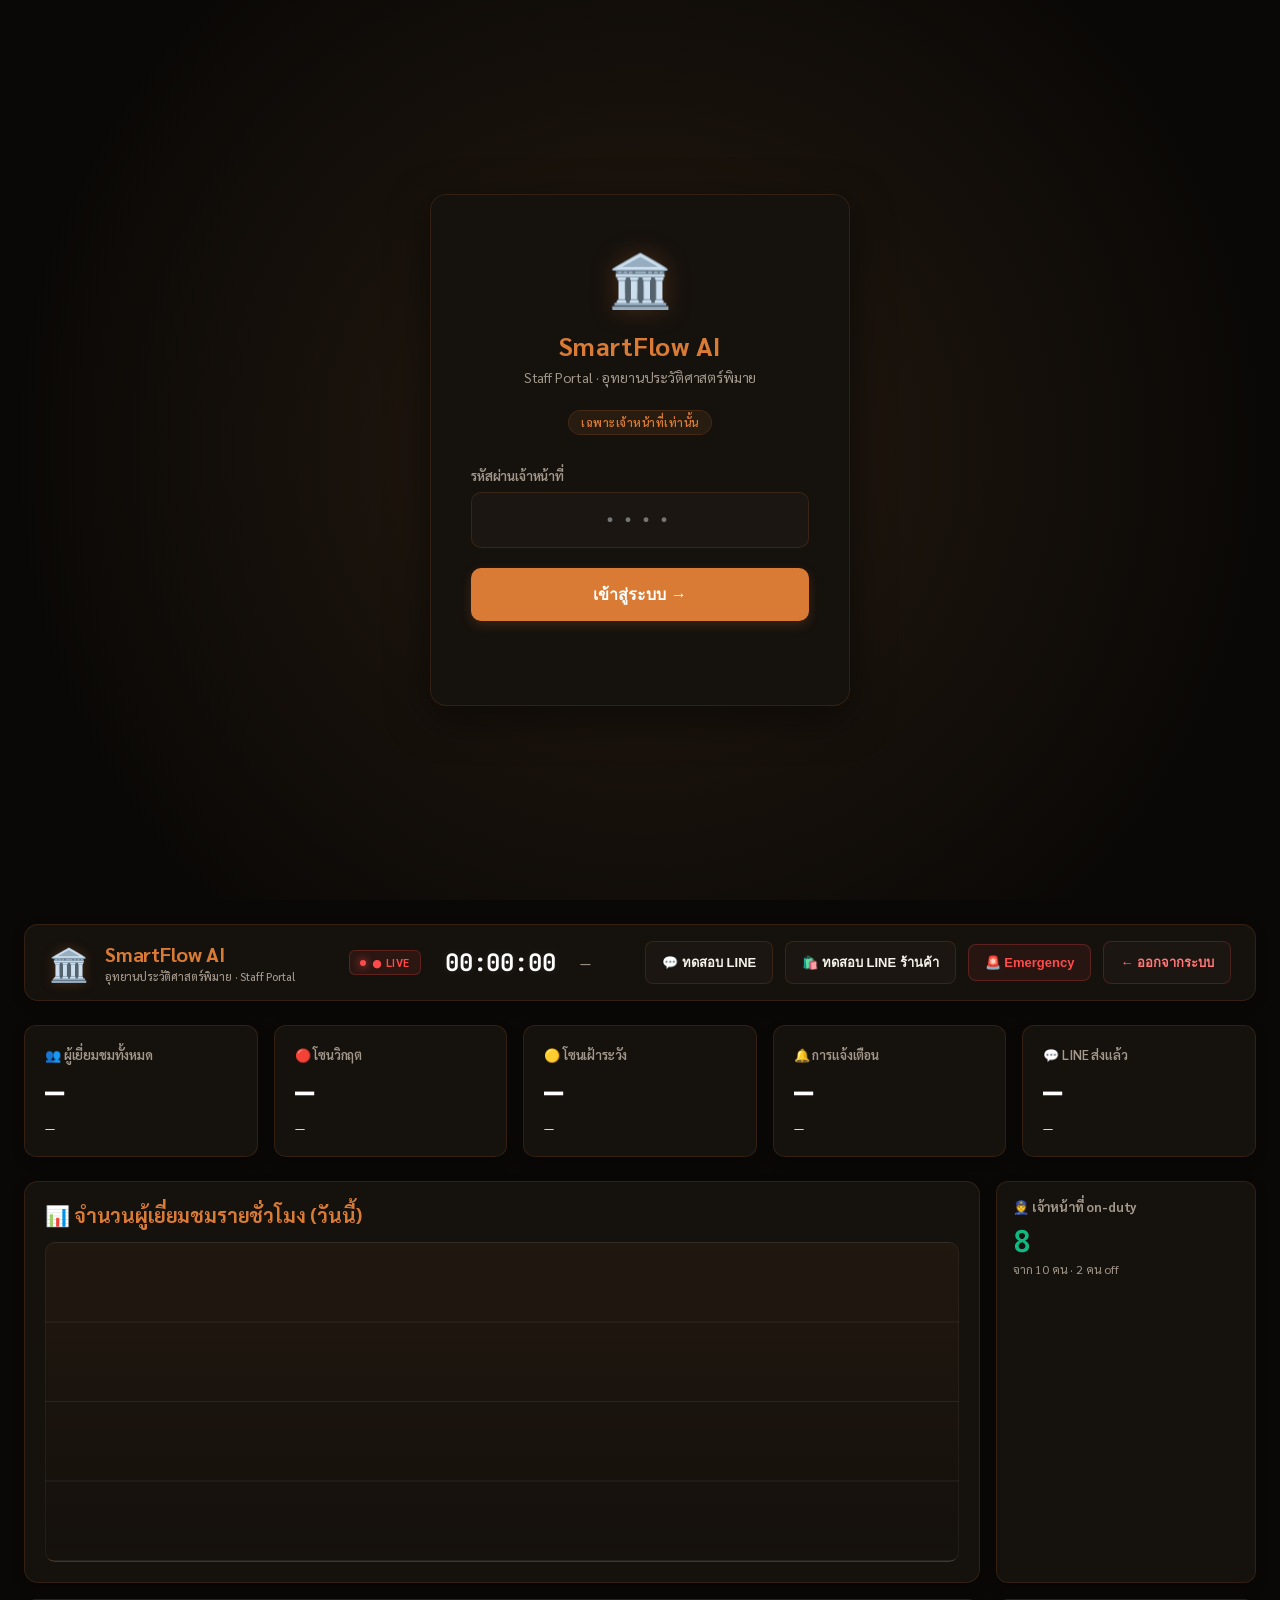
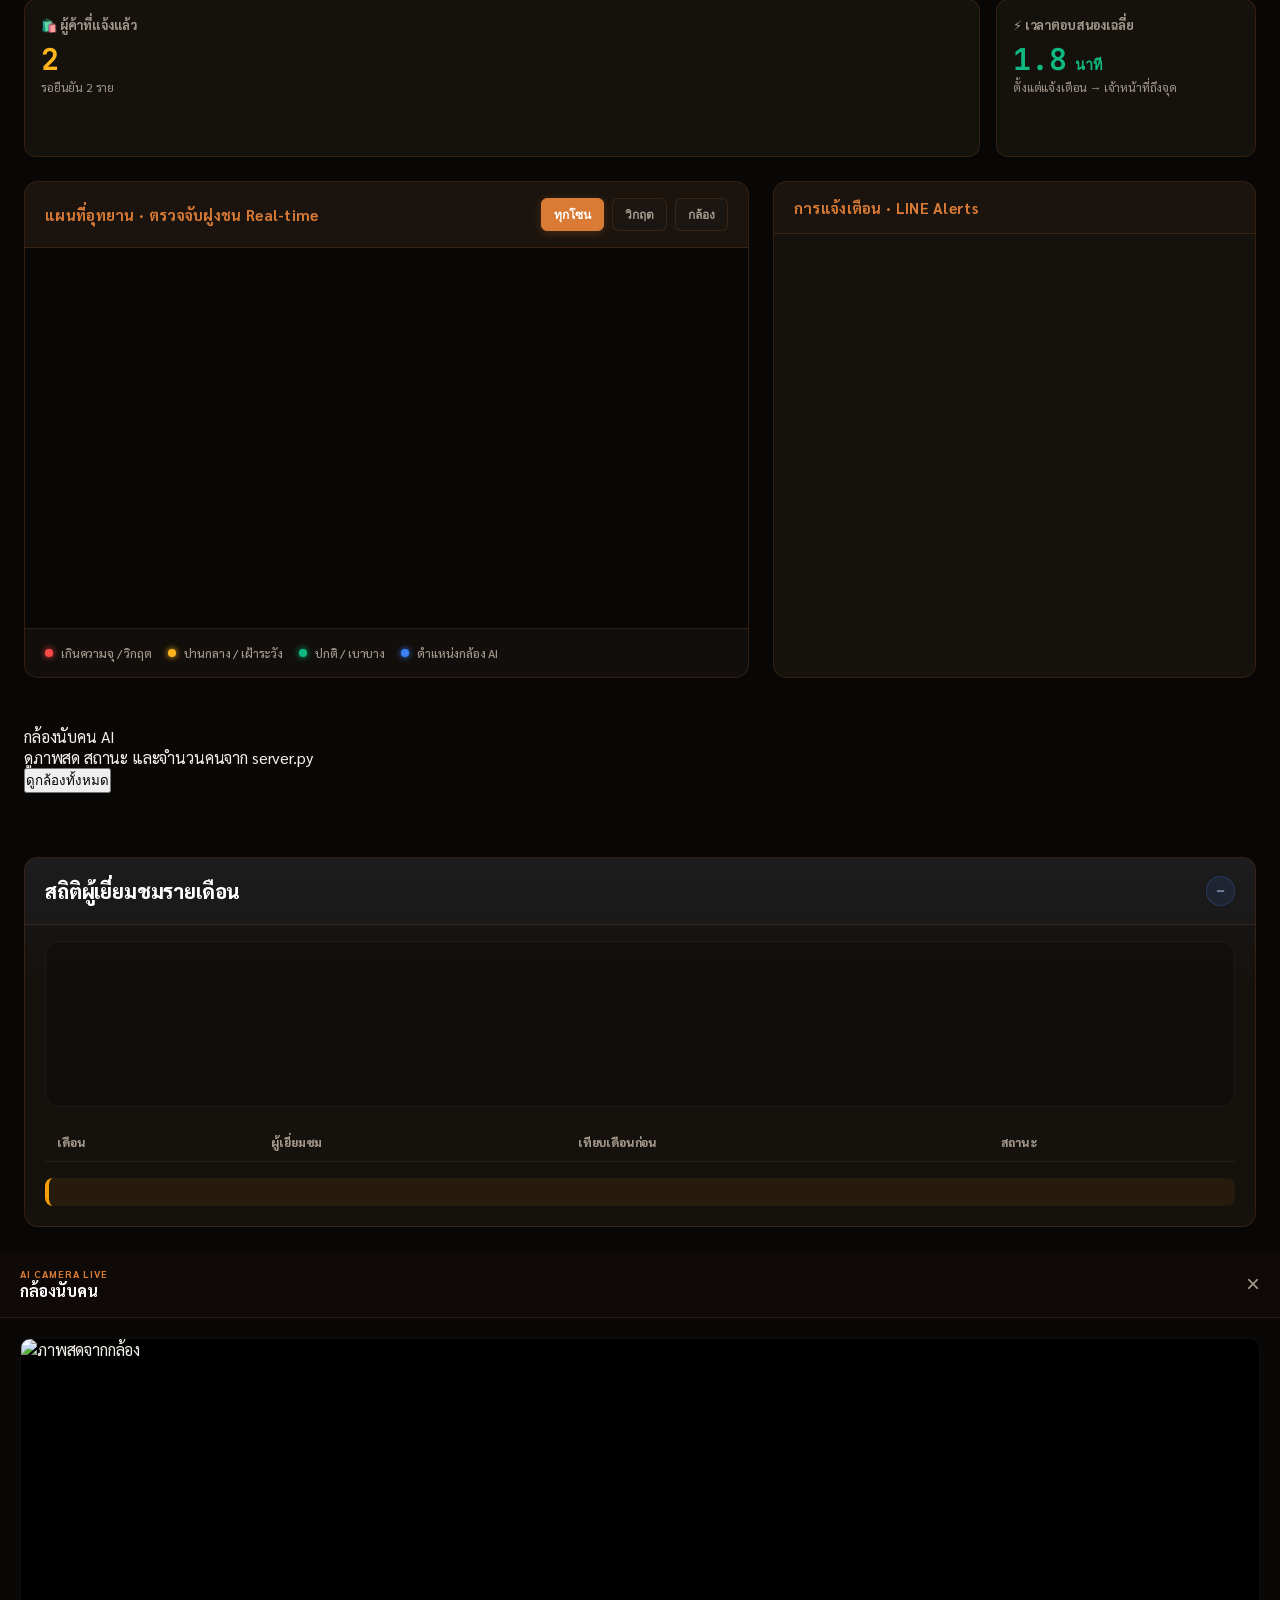
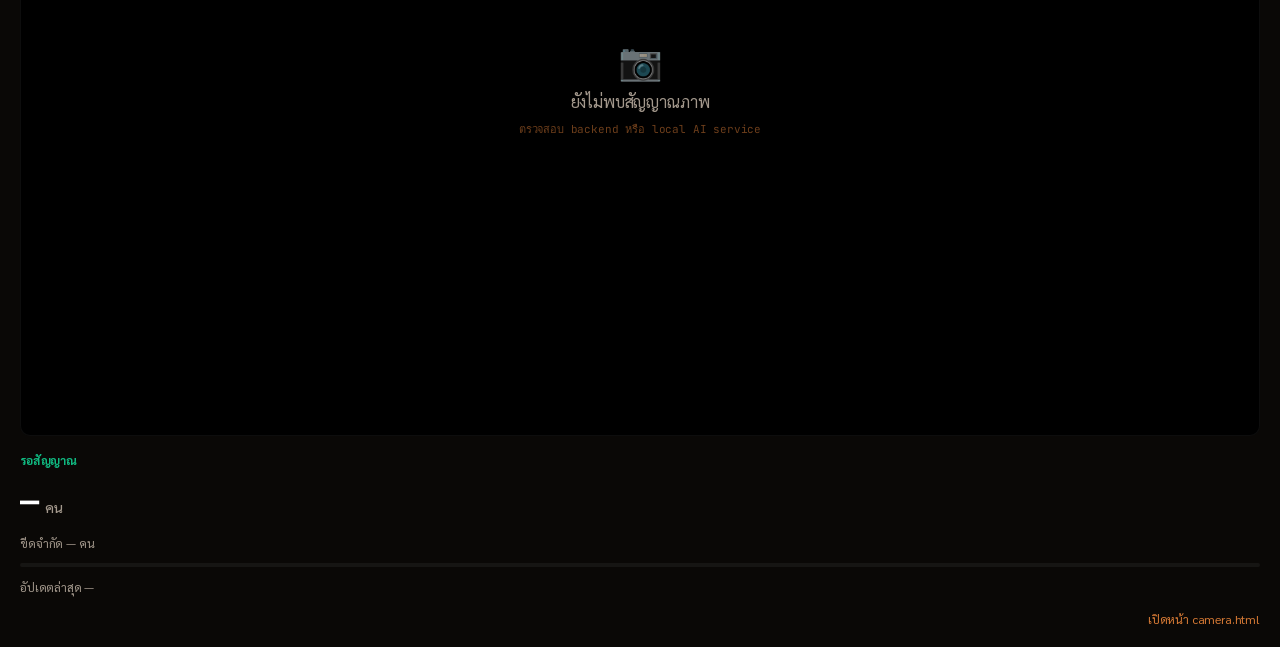
==== commit c7d77745: "Add vendor LINE crowd alerts" ====
--- a/staff/index.html
+++ b/staff/index.html
@@ -55,6 +55,7 @@
 
       <div class="topbar-right">
         <button class="topbar-btn" id="testLineBtn">💬 ทดสอบ LINE</button>
+        <button class="topbar-btn" id="testVendorLineBtn">🛍️ ทดสอบ LINE ร้านค้า</button>
         <button class="topbar-btn danger" id="emergencyBtn">🚨 Emergency</button>
         <button class="topbar-btn" id="logoutBtn">← ออกจากระบบ</button>
       </div>
--- a/staff/css/staff.css
+++ b/staff/css/staff.css
@@ -273,7 +273,7 @@
 
 .topbar-date, .date-text { font-size: 13px; color: var(--text-muted); font-weight: 500; }
 
-.topbar-right { display: flex; align-items: center; gap: 12px; }
+.topbar-right { display: flex; align-items: center; flex-wrap: wrap; justify-content: flex-end; gap: 12px; }
 
 .topbar-btn {
   background-color: var(--bg-input);
@@ -585,6 +585,7 @@
    7. CAMERA MONITOR SECTION & GRID SYSTEM
 ================================================================ */
 .camera-monitor-section { margin-top: 24px; }
+.camera-monitor-grid,
 .camera-grid { display: grid; grid-template-columns: repeat(auto-fit, minmax(280px, 1fr)); gap: 16px; padding: 20px; }
 
 .camera-monitor-card { 
@@ -646,6 +647,26 @@
   color: #fff;
   margin-bottom: 10px;
 }
+.camera-settings-list {
+  display: flex;
+  flex-wrap: wrap;
+  gap: 8px;
+  margin-bottom: 10px;
+}
+.camera-settings-chip {
+  border: 1px solid rgba(255,255,255,0.08);
+  background-color: rgba(255,255,255,0.04);
+  color: var(--text-muted);
+  border-radius: 6px;
+  padding: 7px 10px;
+  font: inherit;
+  font-size: 12px;
+  cursor: pointer;
+}
+.camera-settings-chip:hover {
+  color: #fff;
+  border-color: rgba(217, 123, 53, 0.5);
+}
 .camera-settings-grid {
   display: grid;
   grid-template-columns: minmax(120px, 0.8fr) minmax(160px, 1fr) 90px minmax(220px, 1.4fr) auto;
@@ -666,6 +687,106 @@
 
 .camera-card-meter { height: 4px; background-color: rgba(255,255,255,0.04); border-radius: 2px; overflow: hidden; margin-top: -4px; }
 .camera-card-meter div { height: 100%; transition: width 0.5s ease-out; }
+
+.camera-stats-section {
+  margin: 0 20px 20px;
+  padding: 16px;
+  border: 1px solid rgba(255,255,255,0.08);
+  background-color: rgba(0,0,0,0.18);
+  border-radius: 10px;
+}
+
+.camera-stats-title {
+  font-size: 13px;
+  font-weight: 700;
+  color: #fff;
+  margin-bottom: 12px;
+}
+
+.camera-stats-grid {
+  display: grid;
+  grid-template-columns: repeat(auto-fit, minmax(260px, 1fr));
+  gap: 12px;
+}
+
+.camera-stats-card {
+  min-width: 0;
+  border: 1px solid rgba(255,255,255,0.06);
+  background-color: rgba(255,255,255,0.025);
+  border-radius: 8px;
+  padding: 12px;
+}
+
+.camera-stats-card.high {
+  border-color: var(--red-border);
+  background-color: var(--red-bg);
+}
+
+.camera-stats-head,
+.camera-stats-foot {
+  display: flex;
+  align-items: center;
+  justify-content: space-between;
+  gap: 10px;
+}
+
+.camera-stats-head strong {
+  display: block;
+  color: #fff;
+  font-size: 13px;
+  white-space: nowrap;
+  overflow: hidden;
+  text-overflow: ellipsis;
+  max-width: 210px;
+}
+
+.camera-stats-head small,
+.camera-stats-foot {
+  color: var(--text-muted);
+  font-size: 11px;
+}
+
+.camera-stats-current {
+  font-family: var(--font-mono);
+  font-size: 24px;
+  font-weight: 700;
+  color: var(--green);
+  white-space: nowrap;
+}
+
+.camera-stats-current.high { color: var(--red); }
+.camera-stats-current span { font-size: 11px; margin-left: 3px; color: var(--text-muted); }
+
+.camera-stats-bars {
+  height: 90px;
+  display: grid;
+  grid-auto-flow: column;
+  grid-auto-columns: 1fr;
+  align-items: end;
+  gap: 5px;
+  margin: 12px 0 8px;
+  padding: 8px;
+  border-radius: 8px;
+  background-color: rgba(0,0,0,0.24);
+}
+
+.camera-stats-bar {
+  height: 100%;
+  display: flex;
+  align-items: end;
+}
+
+.camera-stats-bar span {
+  display: block;
+  width: 100%;
+  min-height: 6px;
+  border-radius: 4px 4px 0 0;
+  transition: height 0.35s ease, background-color 0.35s ease;
+}
+
+.camera-stats-bar.low span { background-color: var(--green); }
+.camera-stats-bar.medium span { background-color: var(--yellow); }
+.camera-stats-bar.high span { background-color: var(--red); }
 
 
 /* ================================================================
@@ -887,6 +1008,13 @@
   gap: 8px;
 }
 
+.history-label {
+  font-size: 12px;
+  font-weight: 700;
+  color: var(--text-muted);
+  margin-right: auto;
+}
+
 .history-btn {
   background-color: rgba(255, 255, 255, 0.035);
   border: 1px solid rgba(255, 255, 255, 0.08);
@@ -1040,6 +1168,105 @@
   padding: 14px 16px;
 }
 
+#hourlyForecastBox {
+  background-color: rgba(59, 130, 246, 0.07);
+  border: 1px solid rgba(59, 130, 246, 0.18);
+  border-radius: 10px;
+  margin-top: 14px;
+  padding: 16px;
+}
+
+.forecast-head {
+  align-items: flex-start;
+  display: flex;
+  gap: 14px;
+  justify-content: space-between;
+  margin-bottom: 12px;
+}
+
+.forecast-title {
+  color: #fff;
+  font-size: 14px;
+  font-weight: 700;
+}
+
+.forecast-sub {
+  color: var(--text-muted);
+  font-size: 12px;
+  margin-top: 4px;
+}
+
+.forecast-sub b,
+.forecast-note b {
+  color: #93c5fd;
+}
+
+.forecast-badge {
+  background-color: rgba(147, 197, 253, 0.08);
+  border: 1px solid rgba(147, 197, 253, 0.25);
+  border-radius: 6px;
+  color: #93c5fd;
+  flex: 0 0 auto;
+  font-family: var(--font-mono);
+  font-size: 11px;
+  padding: 5px 8px;
+}
+
+.forecast-bars {
+  display: grid;
+  gap: 7px;
+}
+
+.forecast-row {
+  align-items: center;
+  display: grid;
+  gap: 10px;
+  grid-template-columns: 48px minmax(0, 1fr) 64px;
+}
+
+.forecast-time,
+.forecast-value {
+  color: var(--text-muted);
+  font-family: var(--font-mono);
+  font-size: 11px;
+}
+
+.forecast-value {
+  text-align: right;
+}
+
+.forecast-track {
+  background-color: rgba(255,255,255,0.07);
+  border-radius: 999px;
+  height: 8px;
+  overflow: hidden;
+}
+
+.forecast-track span {
+  background-color: #3b82f6;
+  border-radius: inherit;
+  display: block;
+  height: 100%;
+  transition: width 0.35s ease;
+}
+
+.forecast-row.peak .forecast-time,
+.forecast-row.peak .forecast-value {
+  color: #fef3c7;
+  font-weight: 700;
+}
+
+.forecast-row.peak .forecast-track span {
+  background-color: var(--yellow);
+}
+
+.forecast-note {
+  color: #dbeafe;
+  font-size: 12px;
+  line-height: 1.6;
+  margin-top: 12px;
+}
+
 .chart-empty {
   color: var(--text-muted);
   padding: 80px 16px;
